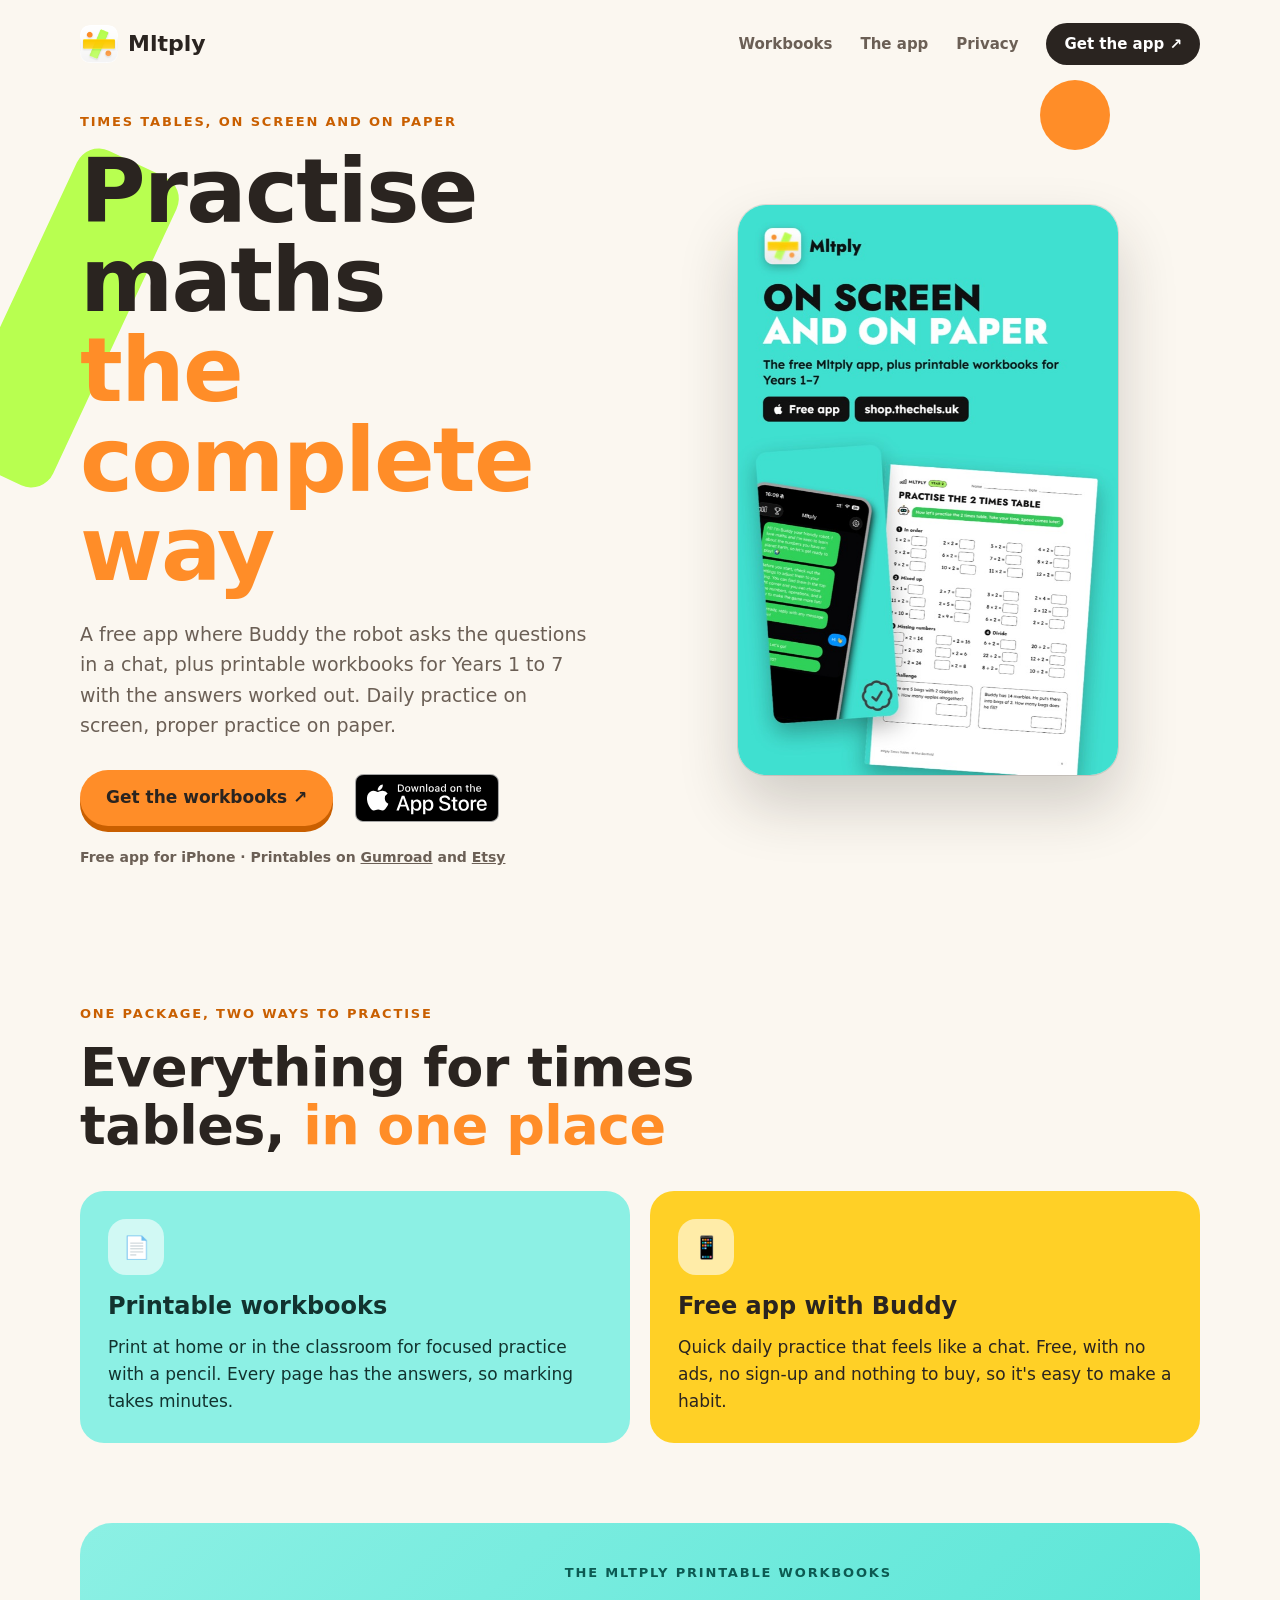
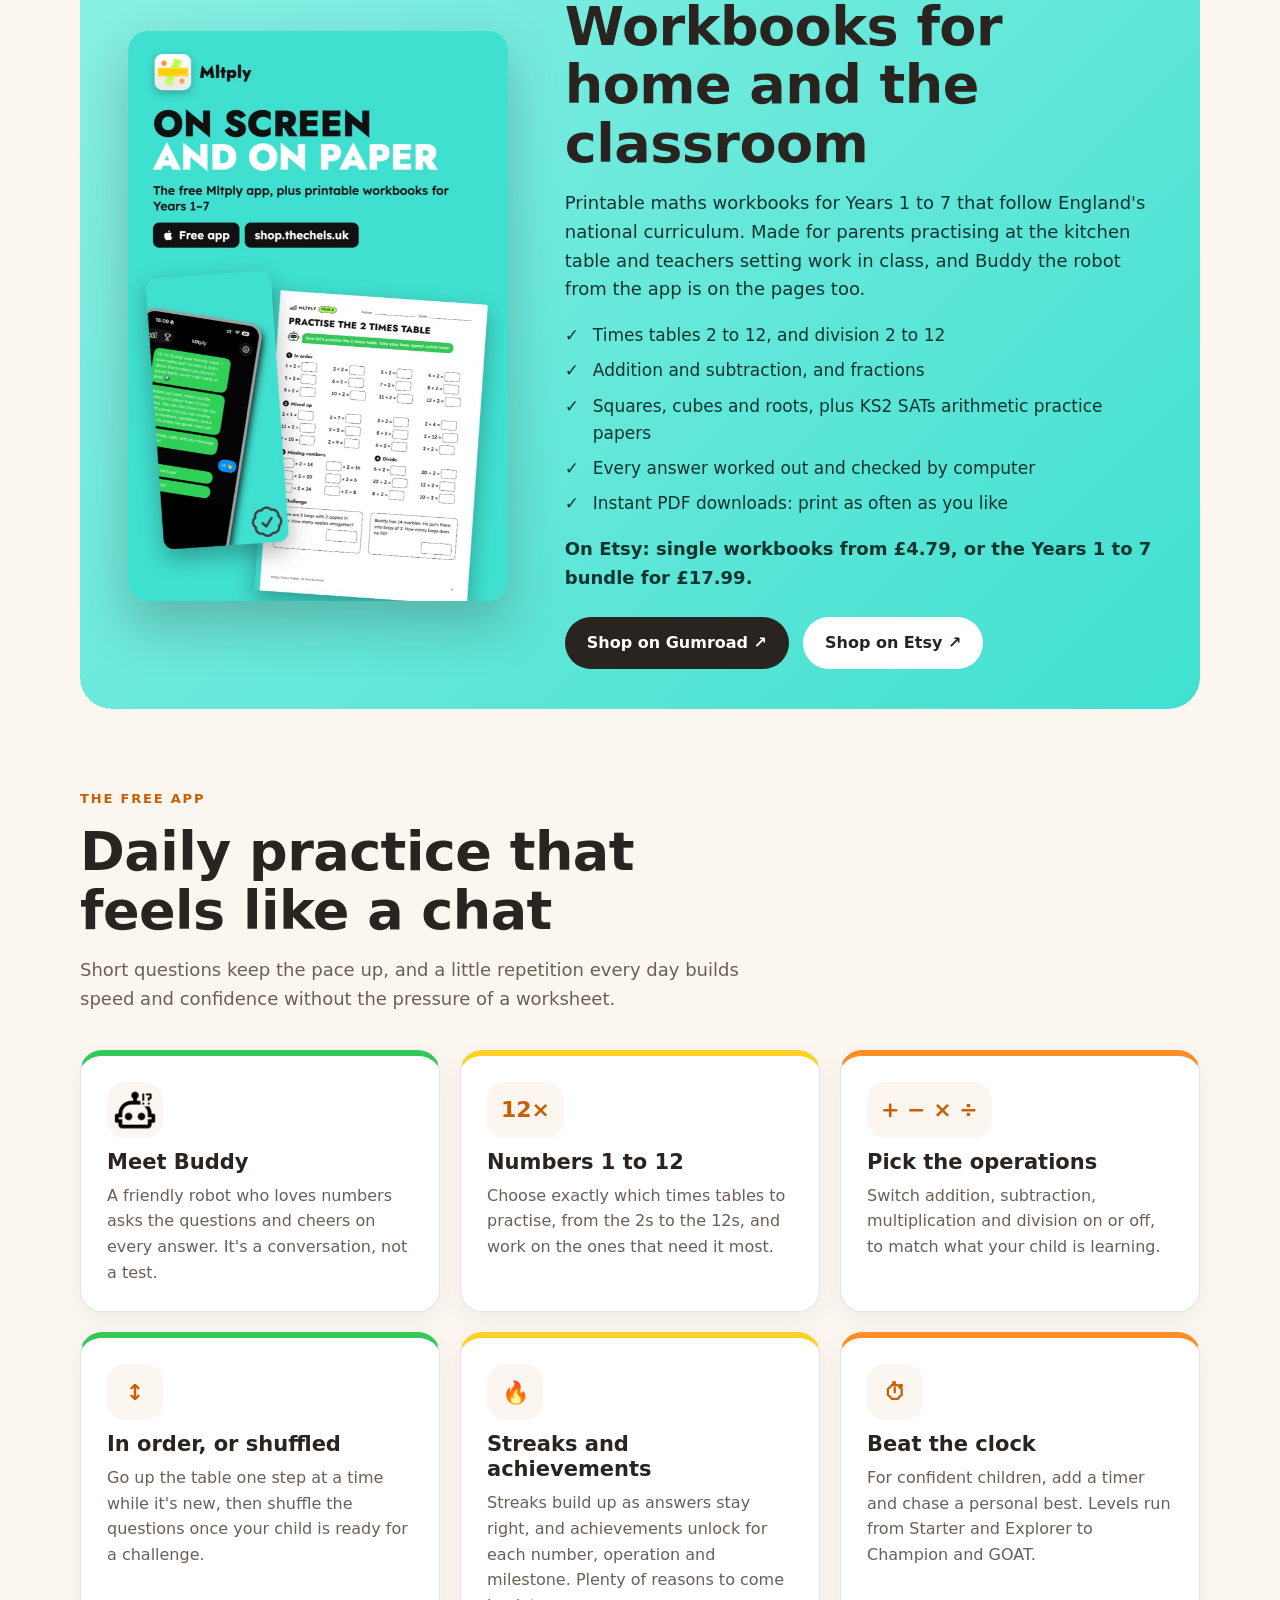
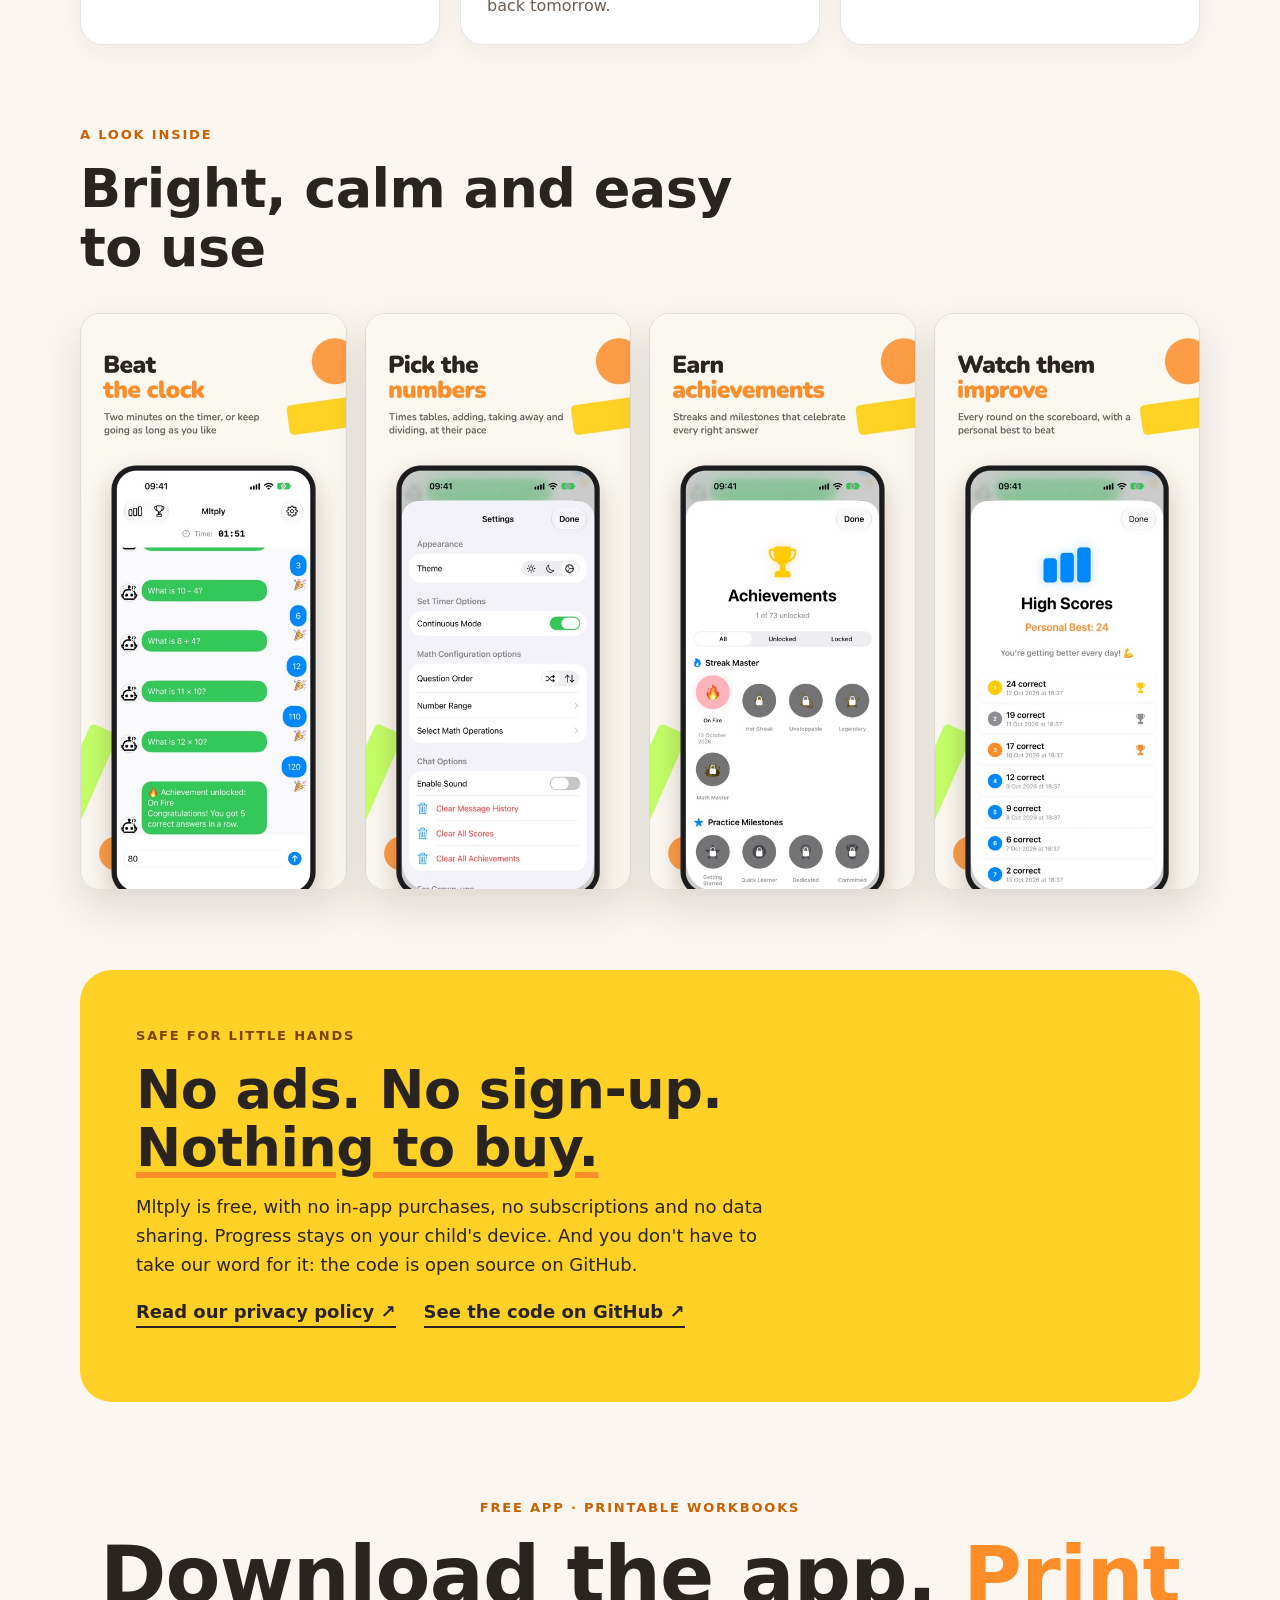
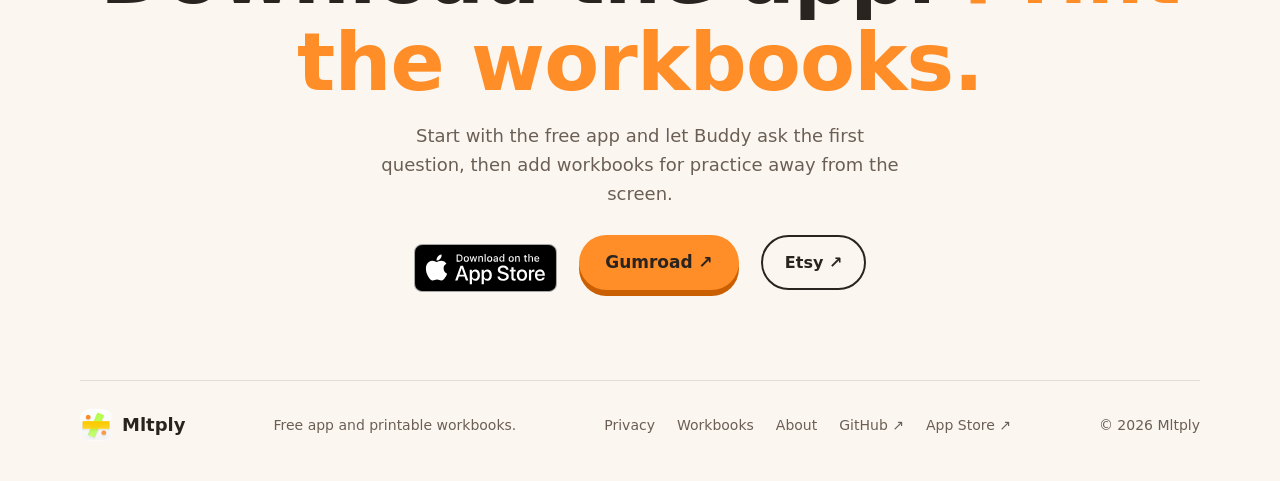
==== index.html @ fc7c358a "Correct starting price of single workbooks Co-Authored-By: Claude Opus 5.5 <noreply@anthropic.com>" ====
<!doctype html>
<html lang="en-GB">
  <head>
    <meta charset="utf-8">
    <meta name="viewport" content="width=device-width, initial-scale=1">
    <meta name="theme-color" content="#FBF7F0">
    <meta name="apple-itunes-app" content="app-id=6747147316">
    <meta name="color-scheme" content="light">
    <meta name="description" content="A complete times tables package: a free app for daily practice with Buddy the robot, plus printable maths workbooks for Years 1 to 7, with answers. No ads, no sign-up.">
    <link rel="canonical" href="https://mltply.thechels.uk/">
    <meta property="og:type" content="website">
    <meta property="og:site_name" content="Mltply">
    <meta property="og:url" content="https://mltply.thechels.uk/">
    <meta property="og:title" content="Mltply: Free maths app and printable workbooks">
    <meta property="og:description" content="The complete times tables package: a free app for daily practice with Buddy the robot, plus printable maths workbooks for Years 1 to 7, with answers.">
    <meta property="og:image" content="https://mltply.thechels.uk/images/og-image.png">
    <meta property="og:image:width" content="1200">
    <meta property="og:image:height" content="630">
    <meta property="og:image:alt" content="Mltply: free app and printable workbooks, shown with the app icon and a workbook page">
    <meta name="twitter:card" content="summary_large_image">
    <meta name="twitter:title" content="Mltply: Free maths app and printable workbooks">
    <meta name="twitter:description" content="A free app with Buddy the robot, plus printable maths workbooks for Years 1 to 7.">
    <meta name="twitter:image" content="https://mltply.thechels.uk/images/og-image.png">
    <meta name="twitter:image:alt" content="Mltply: free app and printable workbooks, shown with the app icon and a workbook page">
    <title>Mltply: Free maths app and printable workbooks</title>
    <link rel="icon" href="images/mltply-icon.png" type="image/png">
    <link rel="apple-touch-icon" href="images/mltply-icon.png">
    <link rel="stylesheet" href="styles.css">
    <script type="application/ld+json">
      {
        "@context": "https://schema.org",
        "@type": "MobileApplication",
        "name": "Mltply",
        "alternateName": "Mltply: Math Quiz for Kids",
        "operatingSystem": "iOS",
        "applicationCategory": "EducationalApplication",
        "audience": {
          "@type": "PeopleAudience",
          "suggestedMinAge": 5,
          "suggestedMaxAge": 12
        },
        "url": "https://mltply.thechels.uk/",
        "image": "https://mltply.thechels.uk/images/mltply-icon.png",
        "screenshot": "https://mltply.thechels.uk/images/01-chat.jpg",
        "downloadUrl": "https://apps.apple.com/gb/app/mltply-math-quiz-for-kids/id6747147316",
        "description": "A complete times tables package: a free app for daily practice with Buddy the robot, plus printable maths workbooks for Years 1 to 7, with answers. No ads, no sign-up.",
        "offers": {
          "@type": "Offer",
          "price": "0",
          "priceCurrency": "GBP",
          "description": "Free. No in-app purchases, no subscription, no ads."
        }
      }
    </script>
  </head>
  <body>
    <header class="site-header">
      <a class="brand" href="#top" aria-label="Mltply home">
        <img src="images/mltply-icon.png" alt="" width="38" height="38">
        <span>Mltply</span>
      </a>
      <nav class="header-links" aria-label="Main navigation">
        <a href="#paper">Workbooks</a>
        <a href="#how">The app</a>
        <a href="https://thechels.uk/app/privacy">Privacy</a>
        <a class="header-cta" href="https://apps.apple.com/gb/app/mltply-math-quiz-for-kids/id6747147316">Get the app <span aria-hidden="true">↗</span></a>
      </nav>
    </header>

    <main id="top">
      <section class="hero" aria-labelledby="hero-title">
        <div class="hero-copy">
          <p class="eyebrow">Times tables, on screen and on paper</p>
          <h1 id="hero-title"><span>Practise maths</span> <em>the complete way</em></h1>
          <p class="hero-description">
            A free app where Buddy the robot asks the questions in a chat, plus printable workbooks for Years 1 to 7
            with the answers worked out. Daily practice on screen, proper practice on paper.
          </p>
          <div class="hero-actions">
            <a class="button primary" href="https://shop.thechels.uk">Get the workbooks <span aria-hidden="true">↗</span></a>
            <a class="app-store-button" href="https://apps.apple.com/gb/app/mltply-math-quiz-for-kids/id6747147316">
              <img src="images/app-store-badge.svg" alt="Download on the App Store" width="120" height="40">
            </a>
          </div>
          <p class="hero-note">Free app for iPhone · Printables on <a href="https://shop.thechels.uk">Gumroad</a> and <a href="https://www.etsy.com/shop/thechelsuk">Etsy</a></p>
        </div>
        <figure class="hero-art">
          <img src="images/paper.jpg" alt="On screen and on paper: the free Mltply app beside a printable times tables workbook page for Years 1 to 7" width="666" height="1000" fetchpriority="high">
        </figure>
      </section>

      <section class="package section-wrap" id="package" aria-labelledby="package-title">
        <div class="section-intro">
          <p class="eyebrow">One package, two ways to practise</p>
          <h2 id="package-title">Everything for times tables, <em>in one place</em></h2>
        </div>
        <div class="two-up">
          <article class="half paper-half">
            <span class="badge">📄</span>
            <h3>Printable workbooks</h3>
            <p>Print at home or in the classroom for focused practice with a pencil. Every page has the answers, so marking takes minutes.</p>
          </article>
          <article class="half app-half">
            <span class="badge">📱</span>
            <h3>Free app with Buddy</h3>
            <p>Quick daily practice that feels like a chat. Free, with no ads, no sign-up and nothing to buy, so it's easy to make a habit.</p>
          </article>
        </div>
      </section>

      <section class="paper section-wrap" id="paper" aria-labelledby="paper-title">
        <div class="paper-inner">
          <figure class="paper-art">
            <img src="images/paper.jpg" alt="A printable Mltply times tables workbook page beside the app, for Years 1 to 7" width="666" height="1000" loading="lazy">
          </figure>
          <div class="paper-copy">
            <p class="eyebrow">The Mltply printable workbooks</p>
            <h2 id="paper-title">Workbooks for home and the classroom</h2>
            <p>Printable maths workbooks for Years 1 to 7 that follow England's national curriculum. Made for parents practising at the kitchen table and teachers setting work in class, and Buddy the robot from the app is on the pages too.</p>
            <ul class="tick-list">
              <li>Times tables 2 to 12, and division 2 to 12</li>
              <li>Addition and subtraction, and fractions</li>
              <li>Squares, cubes and roots, plus KS2 SATs arithmetic practice papers</li>
              <li>Every answer worked out and checked by computer</li>
              <li>Instant PDF downloads: print as often as you like</li>
            </ul>
            <p class="price-note">On Etsy: single workbooks from £4.79, or the Years 1 to 7 bundle for £17.99.</p>
            <div class="paper-links">
              <a class="button" href="https://shop.thechels.uk">Shop on Gumroad <span aria-hidden="true">↗</span></a>
              <a class="button alt" href="https://www.etsy.com/shop/thechelsuk">Shop on Etsy <span aria-hidden="true">↗</span></a>
            </div>
          </div>
        </div>
      </section>

      <section class="how section-wrap" id="how" aria-labelledby="how-title">
        <div class="section-intro">
          <p class="eyebrow">The free app</p>
          <h2 id="how-title">Daily practice that feels like a chat</h2>
          <p>Short questions keep the pace up, and a little repetition every day builds speed and confidence without the pressure of a worksheet.</p>
        </div>
        <div class="feature-grid">
          <article class="feature"><img class="buddy" src="images/buddy.png" alt="" width="56" height="56"><h3>Meet Buddy</h3><p>A friendly robot who loves numbers asks the questions and cheers on every answer. It's a conversation, not a test.</p></article>
          <article class="feature"><span class="badge">12×</span><h3>Numbers 1 to 12</h3><p>Choose exactly which times tables to practise, from the 2s to the 12s, and work on the ones that need it most.</p></article>
          <article class="feature"><span class="badge">+ − × ÷</span><h3>Pick the operations</h3><p>Switch addition, subtraction, multiplication and division on or off, to match what your child is learning.</p></article>
          <article class="feature"><span class="badge">↕</span><h3>In order, or shuffled</h3><p>Go up the table one step at a time while it's new, then shuffle the questions once your child is ready for a challenge.</p></article>
          <article class="feature"><span class="badge">🔥</span><h3>Streaks and achievements</h3><p>Streaks build up as answers stay right, and achievements unlock for each number, operation and milestone. Plenty of reasons to come back tomorrow.</p></article>
          <article class="feature"><span class="badge">⏱</span><h3>Beat the clock</h3><p>For confident children, add a timer and chase a personal best. Levels run from Starter and Explorer to Champion and GOAT.</p></article>
        </div>
      </section>

      <section class="screens section-wrap" aria-labelledby="screens-title">
        <div class="section-intro">
          <p class="eyebrow">A look inside</p>
          <h2 id="screens-title">Bright, calm and easy to use</h2>
        </div>
        <div class="shot-row">
          <figure class="shot"><img src="images/02-timed.jpg" alt="The timed round: how many questions can your child answer before the clock runs out" width="460" height="1000" loading="lazy"></figure>
          <figure class="shot"><img src="images/03-settings.jpg" alt="Settings: choose the numbers, the operations and the order of the questions" width="460" height="1000" loading="lazy"></figure>
          <figure class="shot"><img src="images/04-achievements.jpg" alt="Achievements: badges for streaks, number mastery and milestones" width="460" height="1000" loading="lazy"></figure>
          <figure class="shot"><img src="images/05-scoreboard.jpg" alt="The scoreboard: scores and streaks for each round" width="460" height="1000" loading="lazy"></figure>
        </div>
      </section>

            <section class="privacy-section section-wrap" aria-labelledby="privacy-title">
        <div class="privacy-inner">
          <p class="eyebrow">Safe for little hands</p>
          <h2 id="privacy-title">No ads. No sign-up. <em>Nothing to buy.</em></h2>
          <p>Mltply is free, with no in-app purchases, no subscriptions and no data sharing. Progress stays on your child's device. And you don't have to take our word for it: the code is open source on GitHub.</p>
          <p class="privacy-links">
            <a class="text-link" href="https://thechels.uk/app/privacy">Read our privacy policy <span aria-hidden="true">↗</span></a>
            <a class="text-link" href="https://github.com/thechelsuk/com.uk.thechels.mltply">See the code on GitHub <span aria-hidden="true">↗</span></a>
          </p>
        </div>
      </section>

      <section class="closing-cta" aria-labelledby="closing-title">
        <p class="eyebrow">Free app · Printable workbooks</p>
        <h2 id="closing-title">Download the app. <em>Print the workbooks.</em></h2>
        <p>Start with the free app and let Buddy ask the first question, then add workbooks for practice away from the screen.</p>
        <div class="hero-actions closing-actions">
          <a class="app-store-button" href="https://apps.apple.com/gb/app/mltply-math-quiz-for-kids/id6747147316">
            <img src="images/app-store-badge.svg" alt="Download on the App Store" width="120" height="40">
          </a>
          <a class="button primary" href="https://shop.thechels.uk">Gumroad ↗</a>
          <a class="button alt outline" href="https://www.etsy.com/shop/thechelsuk">Etsy ↗</a>
        </div>
      </section>
    </main>

    <footer class="site-footer">
      <a class="brand footer-brand" href="#top">
        <img src="images/mltply-icon.png" alt="" width="32" height="32">
        <span>Mltply</span>
      </a>
      <span class="footer-caption">Free app and printable workbooks.</span>
      <div class="footer-links">
        <a href="https://thechels.uk/app/privacy">Privacy</a>
        <a href="https://shop.thechels.uk">Workbooks</a>
        <a href="https://thechels.uk/projects/mltply">About</a>
        <a href="https://github.com/thechelsuk/com.uk.thechels.mltply">GitHub ↗</a>
        <a href="https://apps.apple.com/gb/app/mltply-math-quiz-for-kids/id6747147316">App Store ↗</a>
      </div>
      <span class="copyright">© 2026 Mltply</span>
    </footer>
  </body>
</html>
---- styles.css ----
:root{
  color-scheme:light;
  --cream:#FBF7F0;--ink:#2A2420;--muted:#6B5F55;--card:#fff;--line:rgba(42,36,32,.12);
  --orange:#FF8D28;--orange-dk:#C95F00;--yellow:#FFD026;--lime:#B8FF50;--green:#34C759;--blue:#0A84FF;
  --font:ui-rounded,"SF Pro Rounded","Nunito","Avenir Next",-apple-system,BlinkMacSystemFont,"Segoe UI",system-ui,sans-serif;
}
*{box-sizing:border-box}
html{scroll-behavior:smooth;background:var(--cream)}
body{margin:0;min-height:100vh;background:var(--cream);color:var(--ink);font-family:var(--font);font-size:17px;line-height:1.6;-webkit-font-smoothing:antialiased;overflow-x:hidden}
a{color:inherit;text-decoration:none}
img{max-width:100%;height:auto}
h1,h2,h3,p{margin-top:0}
h1,h2,h3{font-weight:800}
.site-header,.hero,.section-wrap,.closing-cta,.site-footer{width:min(1120px,calc(100% - 48px));margin-inline:auto}
.site-header{height:88px;display:flex;align-items:center;justify-content:space-between;gap:16px}
.brand{display:inline-flex;align-items:center;gap:10px;font-weight:800;font-size:22px}
.brand img{border-radius:9px;display:block}
.header-links{display:flex;align-items:center;gap:28px;font-size:15px;font-weight:700;color:var(--muted)}
.header-links a:hover,.footer-links a:hover,.text-link:hover{color:var(--orange-dk)}
.header-cta{padding:9px 18px;border-radius:999px;background:var(--ink);color:#fff}
.header-links .header-cta:hover{color:#fff;background:var(--orange-dk)}
.eyebrow{margin:0 0 14px;color:var(--orange-dk);font-size:13px;font-weight:800;letter-spacing:.14em;text-transform:uppercase}
.hero{position:relative;display:grid;grid-template-columns:1.15fr .85fr;align-items:center;gap:32px;padding:24px 0 56px}
.hero::before{content:"";position:absolute;width:110px;height:340px;border-radius:24px;background:var(--lime);transform:rotate(25deg);left:-70px;top:60px;z-index:0}
.hero::after{content:"";position:absolute;width:70px;height:70px;border-radius:50%;background:var(--orange);right:8%;top:-8px;z-index:0}
.hero-copy,.hero-art{position:relative;z-index:1}
.hero h1{font-size:clamp(46px,7vw,92px);line-height:1;margin-bottom:24px;letter-spacing:-.02em}
.hero h1 span{display:block}
.hero h1 em,h2 em{font-style:normal;color:var(--orange)}
.hero h1 em{display:block}
.hero-description{max-width:520px;font-size:19px;color:var(--muted)}
.hero-actions{display:flex;flex-wrap:wrap;align-items:center;gap:18px 22px;margin-top:30px}
.hero-note{margin:20px 0 0;color:var(--muted);font-size:14px;font-weight:600}
.hero-note a{text-decoration:underline}
.app-store-button{display:inline-block;border-radius:9px;transition:transform 160ms ease,box-shadow 160ms ease}
.app-store-button:hover{transform:translateY(-2px);box-shadow:0 8px 24px rgba(42,36,32,.25)}
.app-store-button:focus-visible,.button:focus-visible{outline:3px solid var(--orange);outline-offset:4px}
.app-store-button img{display:block;height:48px;width:auto}
.hero-art{margin:0;justify-self:center}
.hero-art img{display:block;width:min(100%,380px);border-radius:28px;box-shadow:0 30px 60px rgba(42,36,32,.2),0 0 0 1px var(--line)}
.section-wrap{padding:80px 0 0}
.section-intro{max-width:680px;margin-bottom:36px}
.section-intro p:last-child{color:var(--muted);font-size:18px}
h2{font-size:clamp(32px,5vw,54px);line-height:1.08;margin-bottom:16px;letter-spacing:-.01em}
.feature-grid{display:grid;grid-template-columns:repeat(3,1fr);gap:20px}
.feature{padding:26px;border-radius:22px;background:var(--card);border:1px solid var(--line);box-shadow:0 8px 24px rgba(42,36,32,.05)}
.feature:nth-child(3n+1){border-top:6px solid var(--green)}
.feature:nth-child(3n+2){border-top:6px solid var(--yellow)}
.feature:nth-child(3n){border-top:6px solid var(--orange)}
.feature h3{font-size:21px;margin:12px 0 8px;line-height:1.2}
.feature p{margin:0;color:var(--muted);font-size:16px}
.badge{display:inline-flex;align-items:center;justify-content:center;min-width:56px;height:56px;padding:0 14px;border-radius:18px;background:var(--cream);font-size:22px;font-weight:800;color:var(--orange-dk)}
.buddy{display:block;width:56px;height:56px;border-radius:18px;background:var(--cream);padding:6px}
.shot-row{display:grid;grid-template-columns:repeat(4,1fr);gap:18px}
.shot{margin:0}
.shot img{display:block;width:100%;border-radius:20px;border:1px solid var(--line);box-shadow:0 18px 40px rgba(42,36,32,.14)}
.paper-inner{display:grid;grid-template-columns:.8fr 1.2fr;align-items:center;gap:48px;padding:40px;border-radius:32px;background:#40E0D0;background:linear-gradient(135deg,#8CF0E4,#40E0D0);}
.paper-art{margin:0}
.paper-art img{display:block;width:100%;max-width:380px;margin-inline:auto;border-radius:20px;box-shadow:0 24px 50px rgba(42,36,32,.25)}
.paper-copy .eyebrow{color:#0C5A52}
.paper-copy p:not(.eyebrow){font-size:18px;color:#12332F}
.paper-links{display:flex;flex-wrap:wrap;gap:14px;margin-top:24px}
.button{display:inline-block;padding:13px 22px;border-radius:999px;background:var(--ink);color:#fff;font-weight:800;font-size:16px;transition:transform 160ms ease}
.button:hover{transform:translateY(-2px)}
.button.alt{background:#fff;color:var(--ink)}
.privacy-inner{padding:56px;border-radius:32px;background:var(--yellow)}
.privacy-inner>*{max-width:640px}
.privacy-inner h2 em{color:var(--ink);text-decoration:underline;text-decoration-color:var(--orange);text-decoration-thickness:6px;text-underline-offset:6px}
.privacy-inner p:not(.eyebrow){font-size:18px}
.privacy-inner .eyebrow{color:#7A4300}
.privacy-links{display:flex;flex-wrap:wrap;gap:12px 28px}
.text-link{display:inline-block;font-weight:800;border-bottom:2px solid var(--ink)}
.closing-cta{padding:96px 0 88px;text-align:center}
.closing-cta h2{font-size:clamp(40px,7vw,80px)}
.closing-cta p:not(.eyebrow){max-width:520px;margin-inline:auto;color:var(--muted);font-size:18px}
.closing-cta .app-store-button{margin-top:12px}
.site-footer{display:flex;flex-wrap:wrap;align-items:center;justify-content:space-between;gap:14px 28px;padding:28px 0 40px;border-top:1px solid var(--line);color:var(--muted);font-size:14px}
.footer-brand{font-size:18px;color:var(--ink)}
.footer-links{display:flex;flex-wrap:wrap;gap:8px 22px}
@media (max-width:960px){
  .hero{grid-template-columns:1fr}
  .hero-art{justify-self:start}
  .hero-art img{width:260px}
  .feature-grid{grid-template-columns:1fr 1fr}
  .shot-row{grid-template-columns:1fr 1fr}
  .paper-inner{grid-template-columns:1fr;padding:32px;gap:28px}
}
@media (max-width:640px){
  .site-header,.hero,.section-wrap,.closing-cta,.site-footer{width:calc(100% - 32px)}
  .header-links a:not(.header-cta){display:none}
  .brand{font-size:19px}
  .feature-grid{grid-template-columns:1fr}
  .privacy-inner{padding:32px 24px}
  .section-wrap{padding-top:60px}
  .hero::before{left:-90px}
  .hero::after{display:none}
  .site-footer{flex-direction:column;align-items:flex-start}
}
@media (prefers-reduced-motion:reduce){html{scroll-behavior:auto}.app-store-button,.button{transition:none}}
.button.primary{background:var(--orange);color:var(--ink);padding:14px 26px;font-size:17px;box-shadow:0 6px 0 var(--orange-dk)}
.button.primary:hover{transform:translateY(-2px)}
.button.outline{border:2px solid var(--ink);background:transparent}
.closing-actions{justify-content:center;margin-top:24px}
.two-up{display:grid;grid-template-columns:1fr 1fr;gap:20px}
.half{padding:28px;border-radius:24px}
.half h3{font-size:24px;margin:12px 0 8px}
.half p{margin:0;font-size:17px}
.paper-half{background:#8CF0E4;color:#12332F}
.app-half{background:var(--yellow)}
.half .badge{background:rgba(255,255,255,.6)}
.tick-list{list-style:none;padding:0;margin:0 0 18px;display:grid;gap:8px;color:#12332F;font-size:17px}
.tick-list li{padding-left:28px;position:relative}
.tick-list li::before{content:"✓";position:absolute;left:0;font-weight:800}
.price-note{font-weight:700}
@media (max-width:960px){.two-up{grid-template-columns:1fr}}
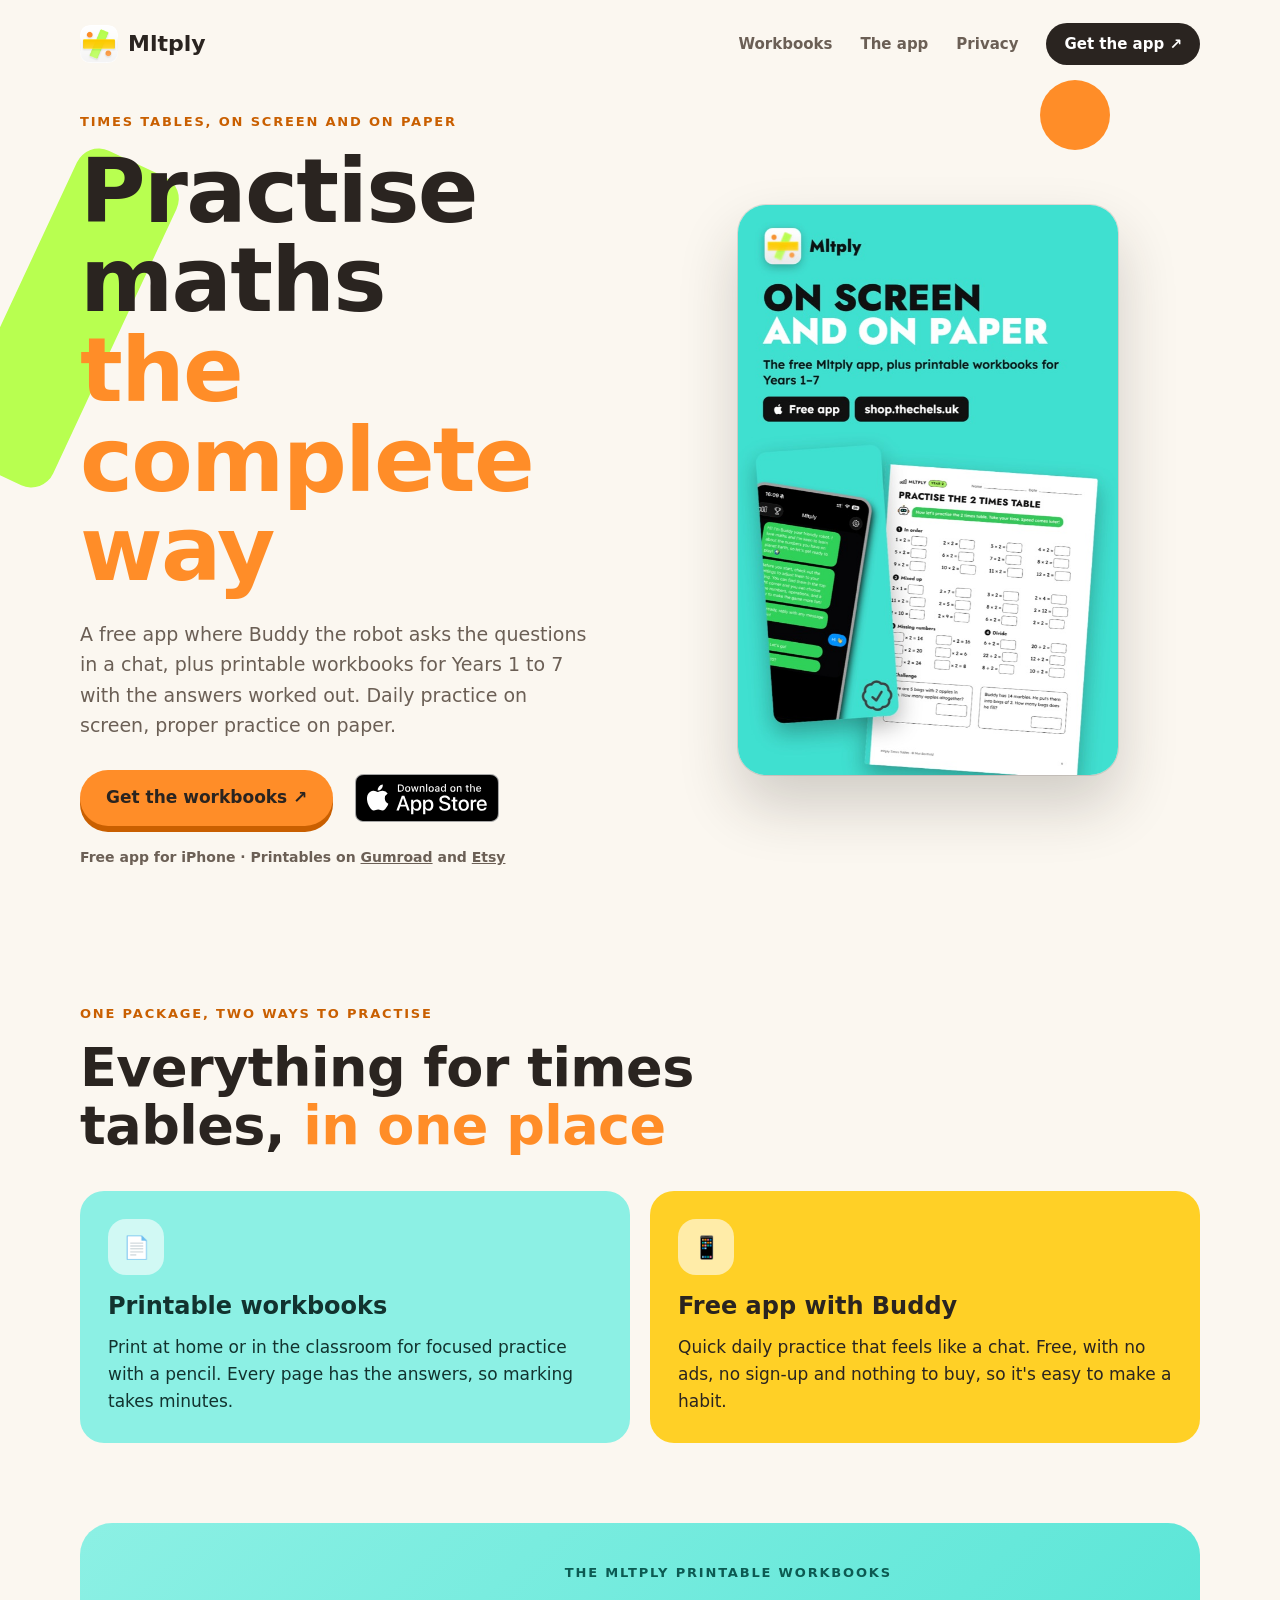
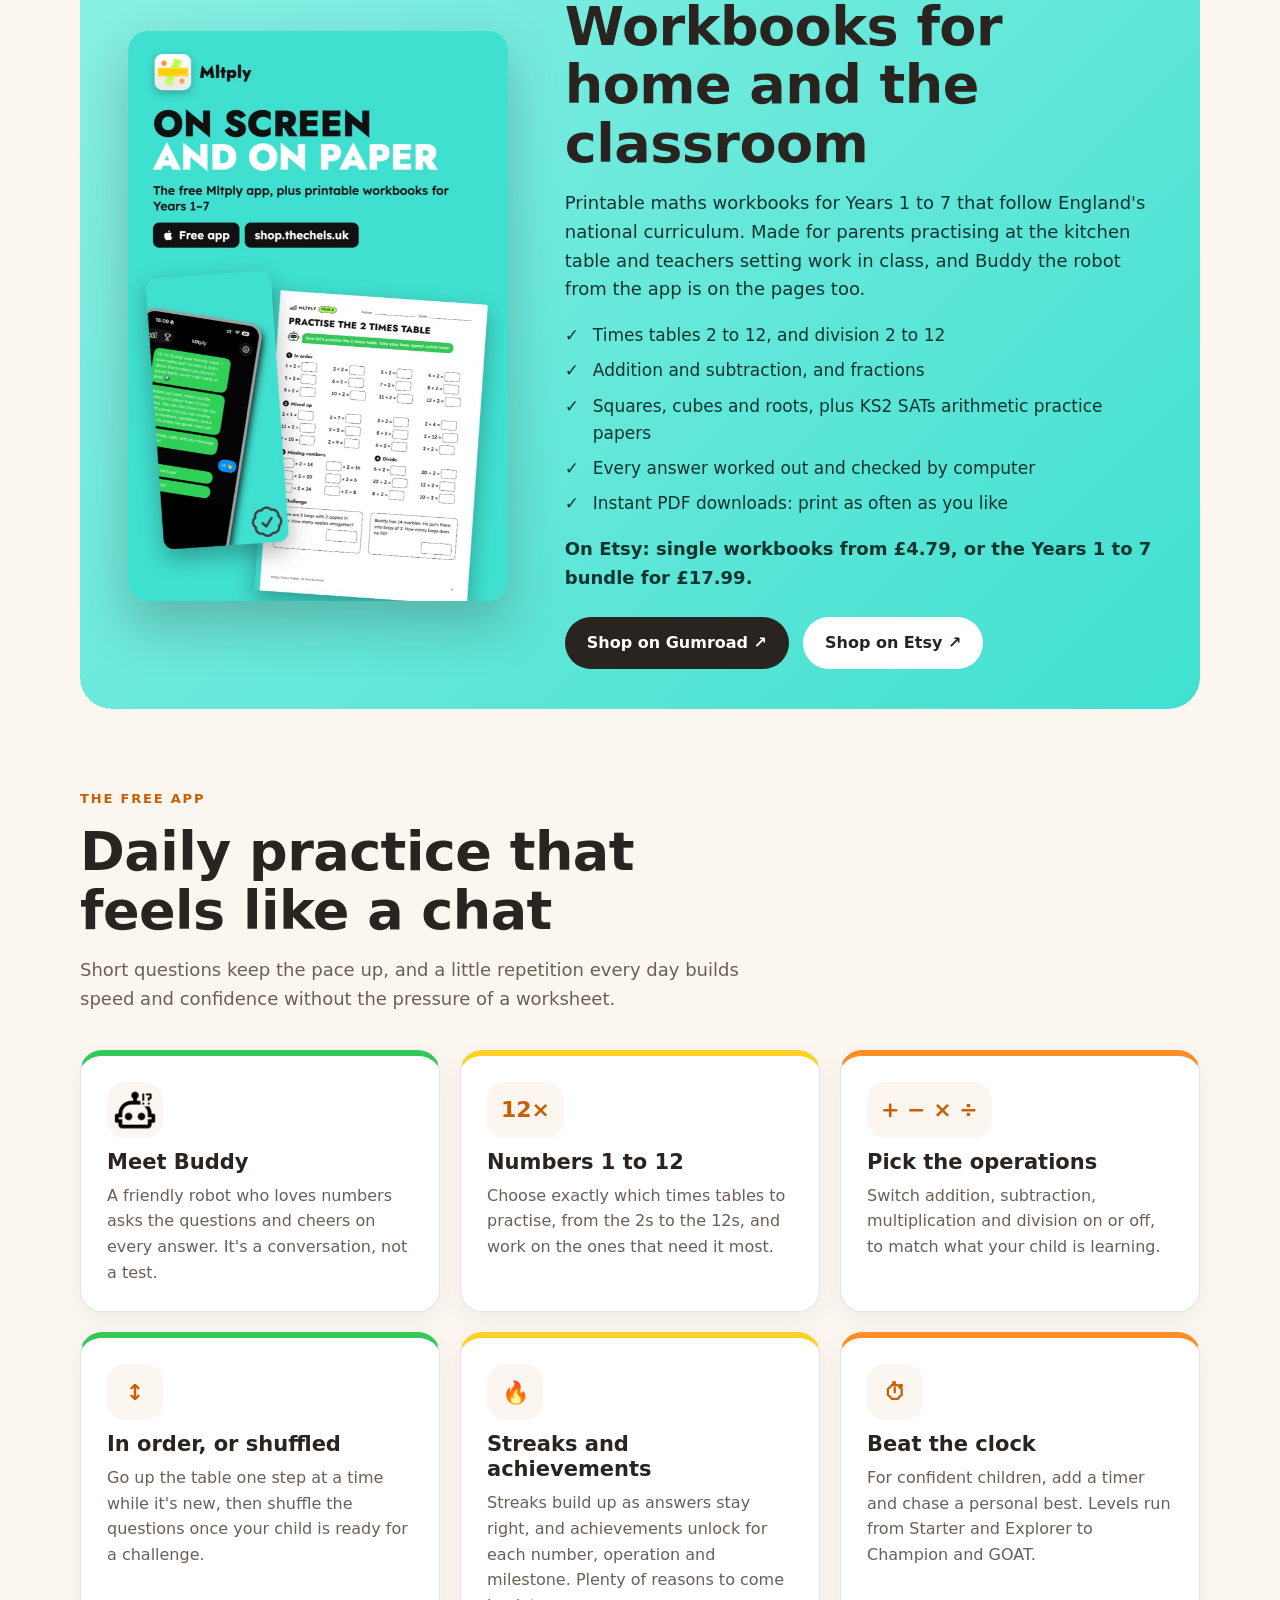
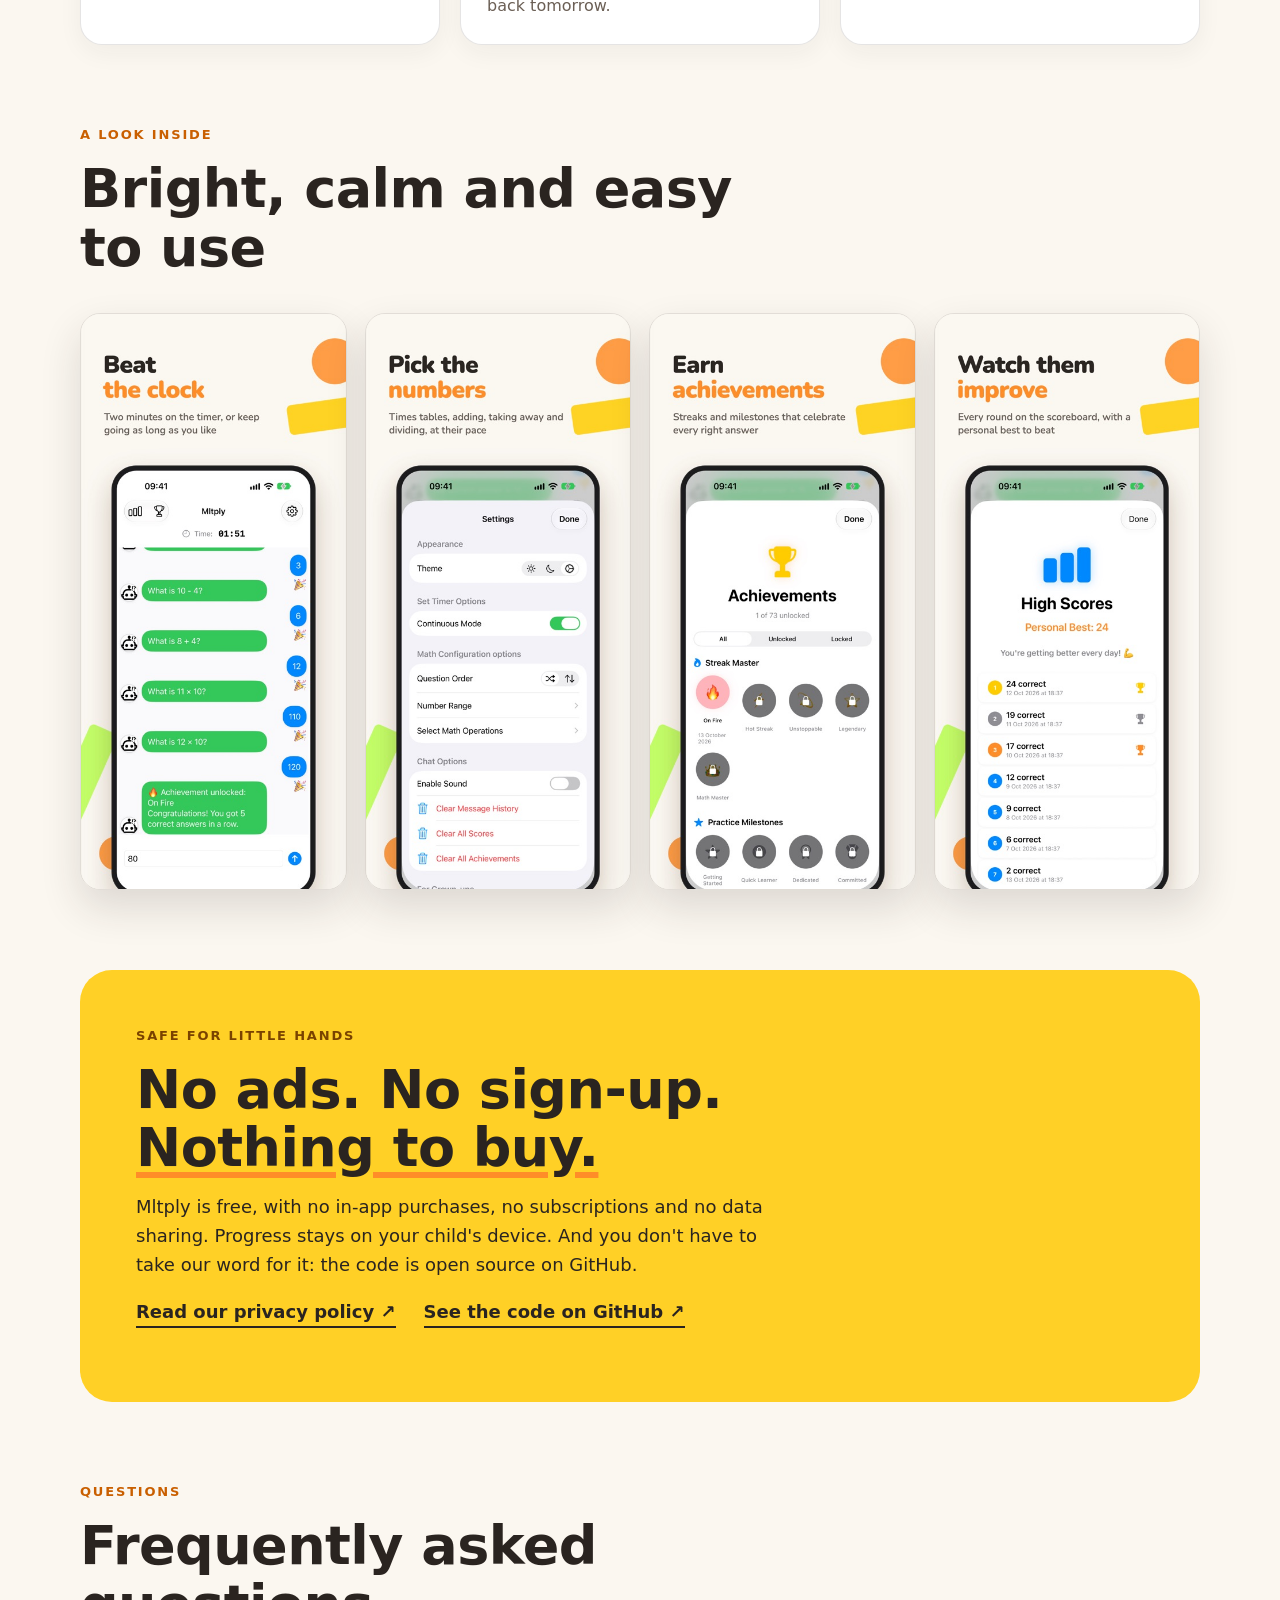
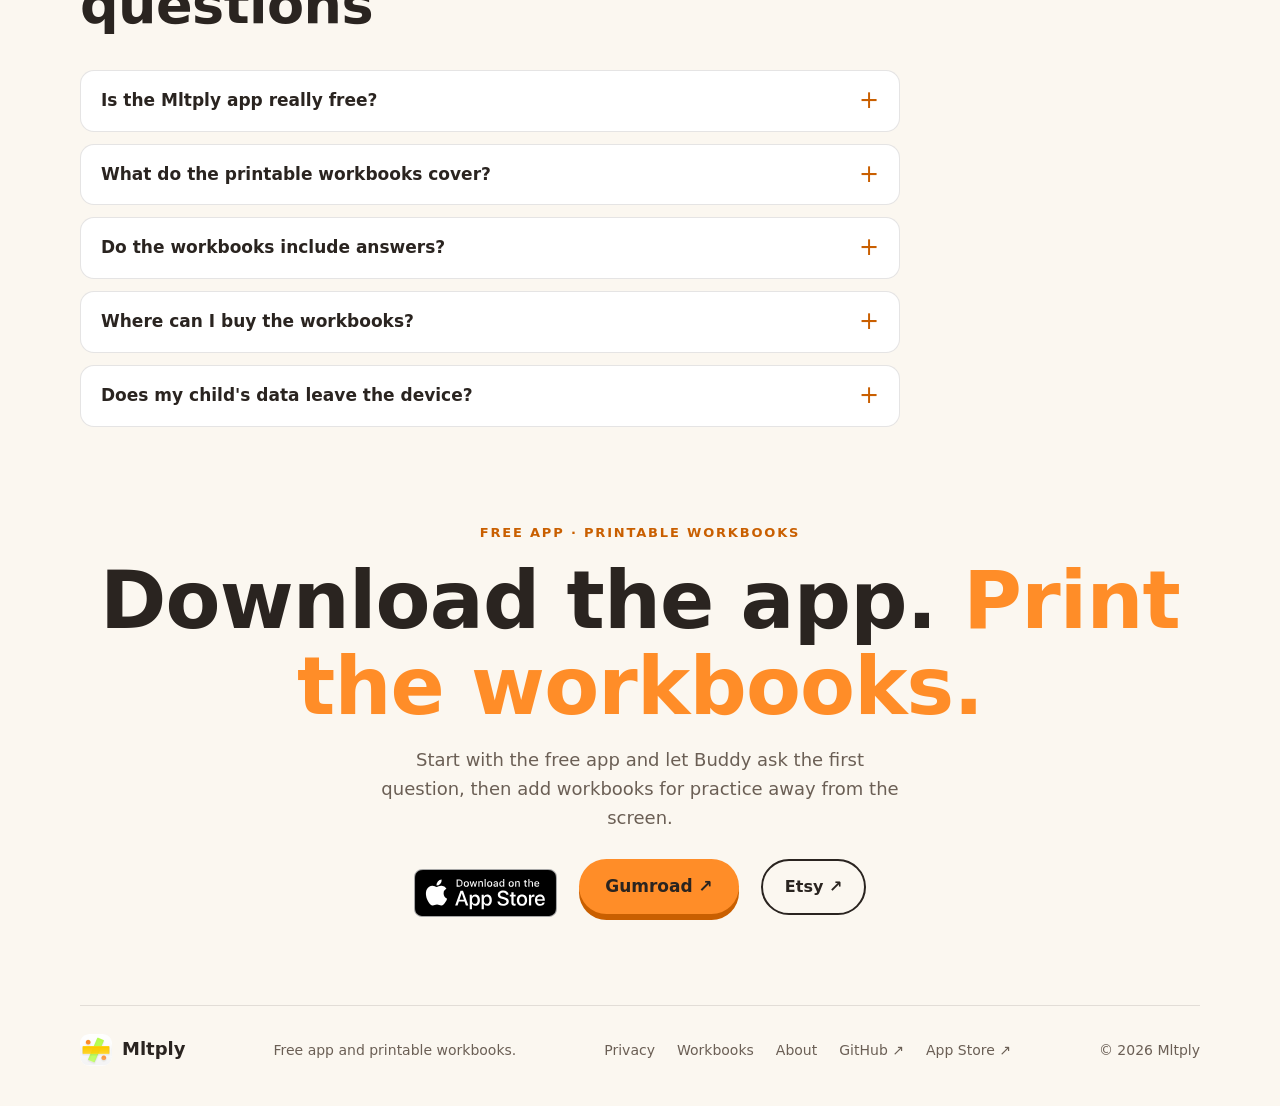
==== commit e1fbb94c: "SEO/GEO: llms.txt, FAQ section and FAQPage data, richer structured data, meta tags and sitemap lastm" ====
--- a/index.html
+++ b/index.html
@@ -6,10 +6,13 @@
     <meta name="theme-color" content="#FBF7F0">
     <meta name="apple-itunes-app" content="app-id=6747147316">
     <meta name="color-scheme" content="light">
-    <meta name="description" content="A complete times tables package: a free app for daily practice with Buddy the robot, plus printable maths workbooks for Years 1 to 7, with answers. No ads, no sign-up.">
+    <meta name="description" content="A complete times tables package: a free app for daily practice with Buddy the robot, plus printable maths workbooks for Years 1 to 7. No ads, no sign-up.">
+    <meta name="author" content="thechelsuk">
+    <meta name="robots" content="index, follow, max-image-preview:large, max-snippet:-1">
     <link rel="canonical" href="https://mltply.thechels.uk/">
     <meta property="og:type" content="website">
     <meta property="og:site_name" content="Mltply">
+    <meta property="og:locale" content="en_GB">
     <meta property="og:url" content="https://mltply.thechels.uk/">
     <meta property="og:title" content="Mltply: Free maths app and printable workbooks">
     <meta property="og:description" content="The complete times tables package: a free app for daily practice with Buddy the robot, plus printable maths workbooks for Years 1 to 7, with answers.">
@@ -29,27 +32,115 @@
     <script type="application/ld+json">
       {
         "@context": "https://schema.org",
-        "@type": "MobileApplication",
-        "name": "Mltply",
-        "alternateName": "Mltply: Math Quiz for Kids",
-        "operatingSystem": "iOS",
-        "applicationCategory": "EducationalApplication",
-        "audience": {
-          "@type": "PeopleAudience",
-          "suggestedMinAge": 5,
-          "suggestedMaxAge": 12
-        },
-        "url": "https://mltply.thechels.uk/",
-        "image": "https://mltply.thechels.uk/images/mltply-icon.png",
-        "screenshot": "https://mltply.thechels.uk/images/01-chat.jpg",
-        "downloadUrl": "https://apps.apple.com/gb/app/mltply-math-quiz-for-kids/id6747147316",
-        "description": "A complete times tables package: a free app for daily practice with Buddy the robot, plus printable maths workbooks for Years 1 to 7, with answers. No ads, no sign-up.",
-        "offers": {
-          "@type": "Offer",
-          "price": "0",
-          "priceCurrency": "GBP",
-          "description": "Free. No in-app purchases, no subscription, no ads."
-        }
+        "@graph": [
+          {
+            "@type": "Person",
+            "@id": "https://thechels.uk/#person",
+            "name": "Mat Benfield",
+            "alternateName": "thechelsuk",
+            "url": "https://thechels.uk/",
+            "sameAs": [
+              "https://links.thechels.uk/",
+              "https://github.com/thechelsuk",
+              "https://apps.apple.com/gb/developer/mat-benfield/id1818791310"
+            ]
+          },
+          {
+            "@type": "WebSite",
+            "@id": "https://mltply.thechels.uk/#website",
+            "url": "https://mltply.thechels.uk/",
+            "name": "Mltply",
+            "inLanguage": "en-GB",
+            "publisher": {
+              "@id": "https://thechels.uk/#person"
+            }
+          },
+          {
+            "@type": "MobileApplication",
+            "@id": "https://mltply.thechels.uk/#app",
+            "name": "Mltply",
+            "alternateName": "Mltply: Math Quiz for Kids",
+            "operatingSystem": "iOS",
+            "applicationCategory": "EducationalApplication",
+            "audience": {
+              "@type": "PeopleAudience",
+              "suggestedMinAge": 5,
+              "suggestedMaxAge": 12
+            },
+            "url": "https://mltply.thechels.uk/",
+            "image": "https://mltply.thechels.uk/images/mltply-icon.png",
+            "screenshot": "https://mltply.thechels.uk/images/01-chat.jpg",
+            "downloadUrl": "https://apps.apple.com/gb/app/mltply-math-quiz-for-kids/id6747147316",
+            "description": "A complete times tables package: a free app for daily practice with Buddy the robot, plus printable maths workbooks for Years 1 to 7, with answers. No ads, no sign-up.",
+            "offers": {
+              "@type": "Offer",
+              "price": "0",
+              "priceCurrency": "GBP",
+              "description": "Free. No in-app purchases, no subscription, no ads."
+            },
+            "inLanguage": "en-GB",
+            "featureList": [
+              "Chat-style practice with Buddy the robot",
+              "Times tables 1 to 12",
+              "Addition, subtraction, multiplication and division",
+              "In-order or shuffled questions",
+              "Streaks and achievements",
+              "Timed rounds from Starter to GOAT"
+            ],
+            "author": {
+              "@id": "https://thechels.uk/#person"
+            },
+            "publisher": {
+              "@id": "https://thechels.uk/#person"
+            }
+          },
+          {
+            "@type": "FAQPage",
+            "@id": "https://mltply.thechels.uk/#faq",
+            "mainEntity": [
+              {
+                "@type": "Question",
+                "name": "Is the Mltply app really free?",
+                "acceptedAnswer": {
+                  "@type": "Answer",
+                  "text": "Yes. There are no ads, no in-app purchases, no subscriptions and no sign-up. The code is open source on GitHub."
+                }
+              },
+              {
+                "@type": "Question",
+                "name": "What do the printable workbooks cover?",
+                "acceptedAnswer": {
+                  "@type": "Answer",
+                  "text": "Times tables 2 to 12 and division, addition and subtraction, fractions, squares, cubes and roots, and KS2 SATs arithmetic practice papers, for Years 1 to 7 following England's national curriculum."
+                }
+              },
+              {
+                "@type": "Question",
+                "name": "Do the workbooks include answers?",
+                "acceptedAnswer": {
+                  "@type": "Answer",
+                  "text": "Yes. Every answer is worked out and checked by computer, so marking takes minutes."
+                }
+              },
+              {
+                "@type": "Question",
+                "name": "Where can I buy the workbooks?",
+                "acceptedAnswer": {
+                  "@type": "Answer",
+                  "text": "As instant PDF downloads on Gumroad and Etsy. On Etsy, single workbooks start from £4.79 and the Years 1 to 7 bundle is £17.99."
+                }
+              },
+              {
+                "@type": "Question",
+                "name": "Does my child's data leave the device?",
+                "acceptedAnswer": {
+                  "@type": "Answer",
+                  "text": "No. Progress stays on your child's device and nothing is shared."
+                }
+              }
+            ]
+          }
+        ]
       }
     </script>
   </head>
@@ -174,6 +265,35 @@
         </div>
       </section>
 
+      <section class="faq section-wrap" id="faq" aria-labelledby="faq-title">
+        <div class="section-intro">
+          <p class="eyebrow">Questions</p>
+          <h2 id="faq-title">Frequently asked questions</h2>
+        </div>
+        <div class="faq-list">
+          <details class="faq-item">
+            <summary>Is the Mltply app really free?</summary>
+            <p>Yes. There are no ads, no in-app purchases, no subscriptions and no sign-up. The code is open source on GitHub.</p>
+          </details>
+          <details class="faq-item">
+            <summary>What do the printable workbooks cover?</summary>
+            <p>Times tables 2 to 12 and division, addition and subtraction, fractions, squares, cubes and roots, and KS2 SATs arithmetic practice papers, for Years 1 to 7 following England&#x27;s national curriculum.</p>
+          </details>
+          <details class="faq-item">
+            <summary>Do the workbooks include answers?</summary>
+            <p>Yes. Every answer is worked out and checked by computer, so marking takes minutes.</p>
+          </details>
+          <details class="faq-item">
+            <summary>Where can I buy the workbooks?</summary>
+            <p>As instant PDF downloads on Gumroad and Etsy. On Etsy, single workbooks start from £4.79 and the Years 1 to 7 bundle is £17.99.</p>
+          </details>
+          <details class="faq-item">
+            <summary>Does my child&#x27;s data leave the device?</summary>
+            <p>No. Progress stays on your child&#x27;s device and nothing is shared.</p>
+          </details>
+        </div>
+      </section>
+
       <section class="closing-cta" aria-labelledby="closing-title">
         <p class="eyebrow">Free app · Printable workbooks</p>
         <h2 id="closing-title">Download the app. <em>Print the workbooks.</em></h2>
--- a/styles.css
+++ b/styles.css
@@ -113,3 +113,65 @@
 .tick-list li::before{content:"✓";position:absolute;left:0;font-weight:800}
 .price-note{font-weight:700}
 @media (max-width:960px){.two-up{grid-template-columns:1fr}}
+
+/* FAQ */
+.faq {
+  --faq-line: var(--line);
+  --faq-muted: var(--muted);
+  --faq-accent: var(--orange-dk);
+  --faq-card: var(--card);
+}
+
+.faq-list {
+  display: grid;
+  gap: 12px;
+  max-width: 820px;
+}
+
+.faq-item {
+  border: 1px solid var(--faq-line);
+  border-radius: 14px;
+  background: var(--faq-card);
+}
+
+.faq-item summary {
+  position: relative;
+  padding: 18px 52px 18px 20px;
+  font-size: 17px;
+  font-weight: 700;
+  line-height: 1.4;
+  cursor: pointer;
+  list-style: none;
+}
+
+.faq-item summary::-webkit-details-marker {
+  display: none;
+}
+
+.faq-item summary::after {
+  content: "+";
+  position: absolute;
+  top: 50%;
+  right: 20px;
+  transform: translateY(-50%);
+  color: var(--faq-accent);
+  font-size: 24px;
+  font-weight: 400;
+}
+
+.faq-item[open] summary::after {
+  content: "\2212";
+}
+
+.faq-item summary:focus-visible {
+  outline: 2px solid var(--faq-accent);
+  outline-offset: 2px;
+  border-radius: 14px;
+}
+
+.faq-item p {
+  margin: 0;
+  padding: 0 20px 18px;
+  color: var(--faq-muted);
+  line-height: 1.6;
+}
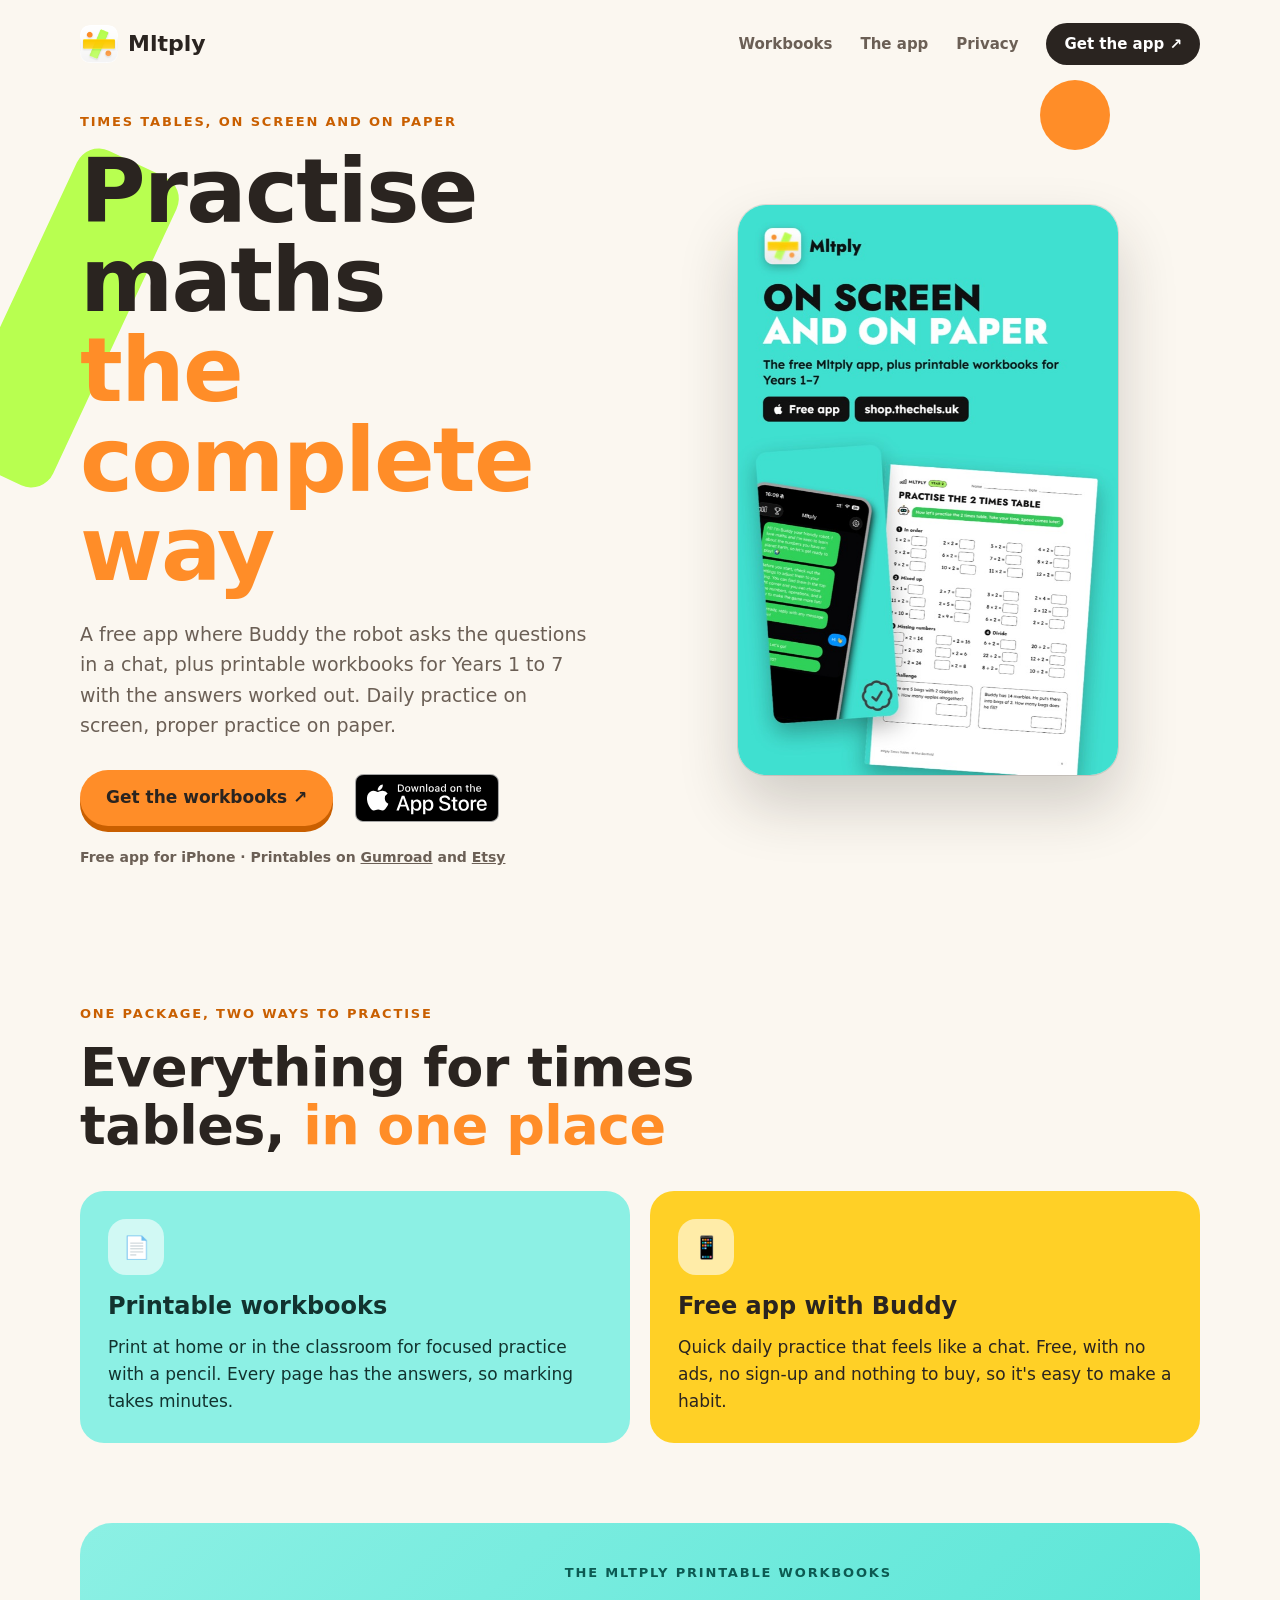
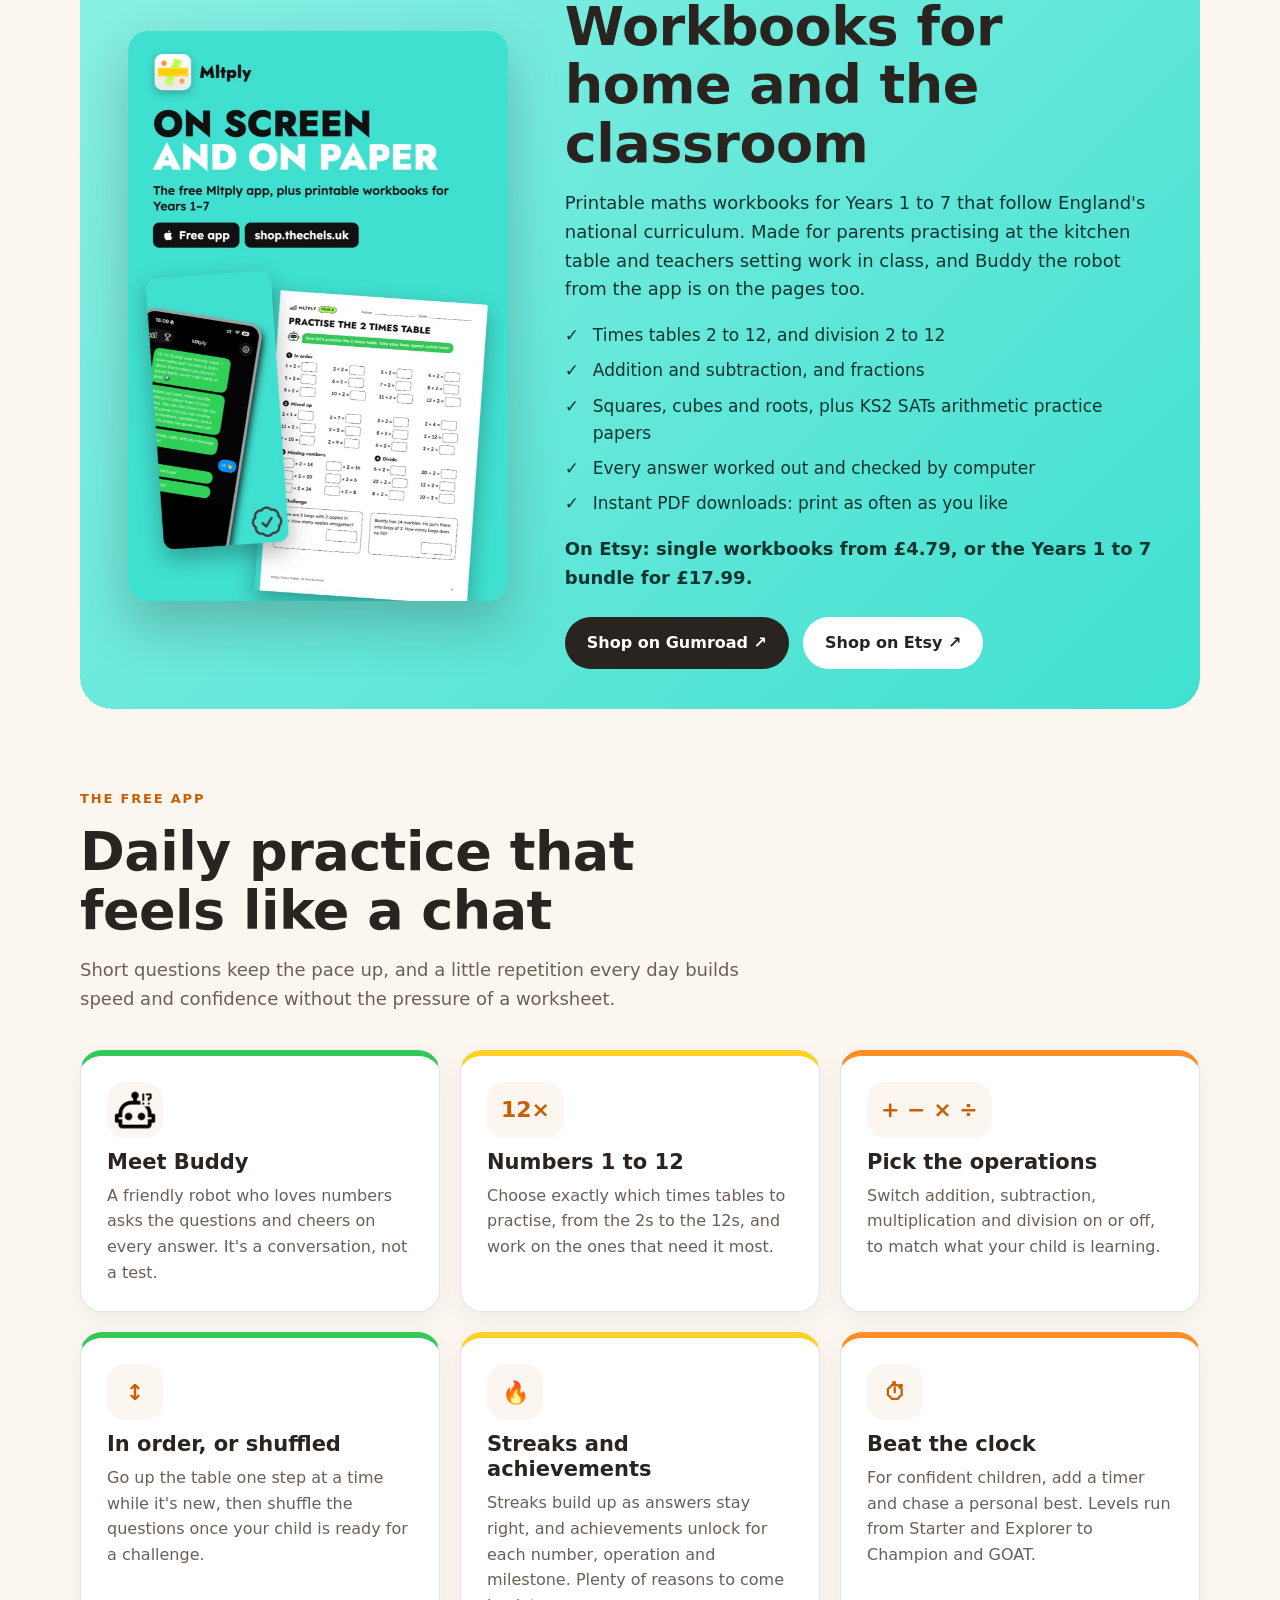
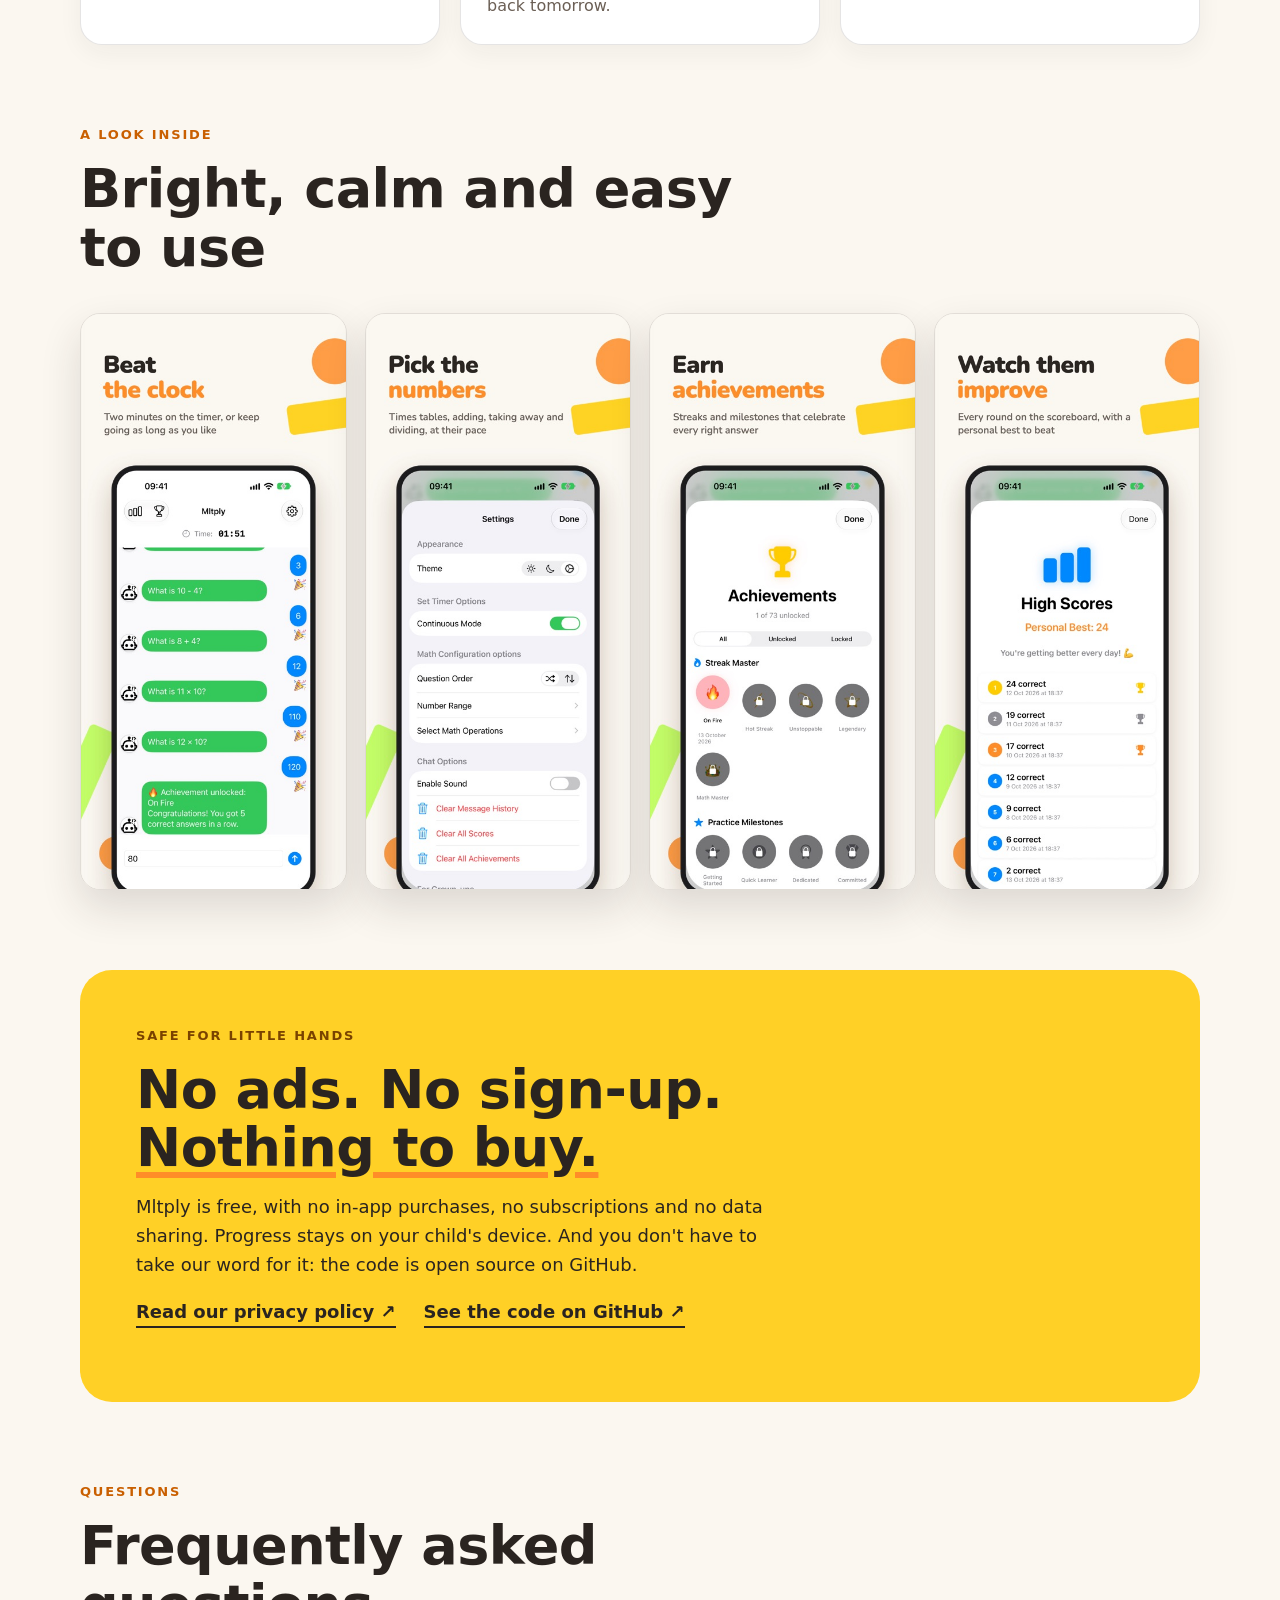
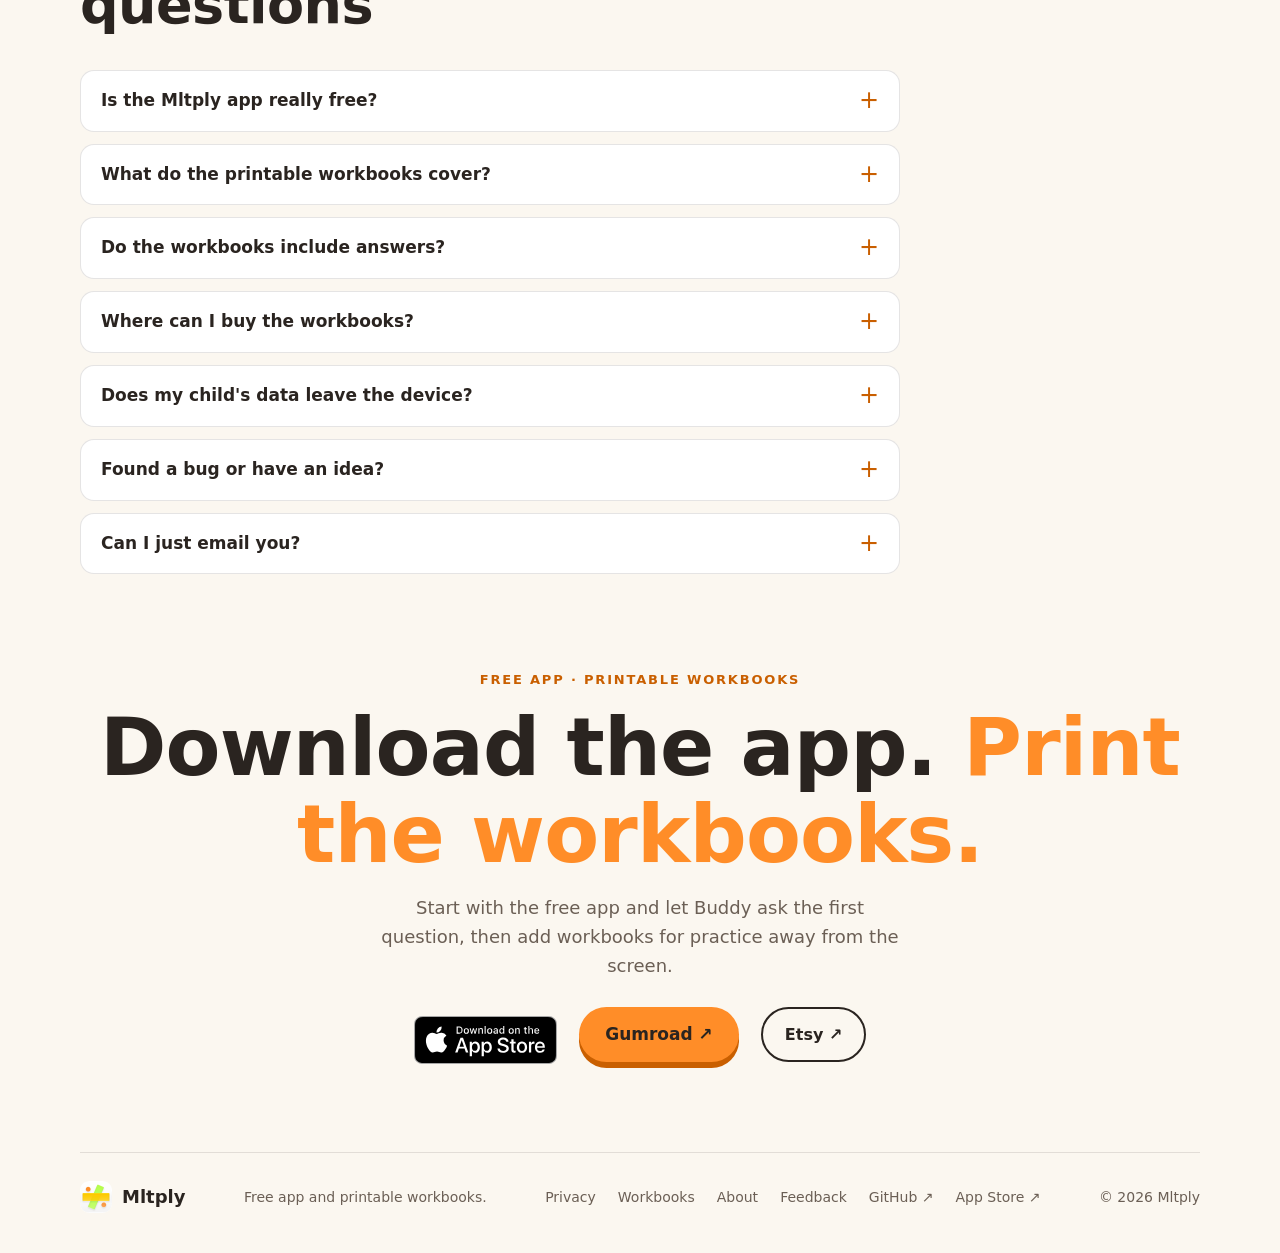
==== commit 21bfc995: "feat: Feedback footer link and two feedback questions in the FAQ" ====
--- a/index.html
+++ b/index.html
@@ -1,12 +1,14 @@
 <!doctype html>
 <html lang="en-GB">
+
   <head>
     <meta charset="utf-8">
     <meta name="viewport" content="width=device-width, initial-scale=1">
     <meta name="theme-color" content="#FBF7F0">
     <meta name="apple-itunes-app" content="app-id=6747147316">
     <meta name="color-scheme" content="light">
-    <meta name="description" content="A complete times tables package: a free app for daily practice with Buddy the robot, plus printable maths workbooks for Years 1 to 7. No ads, no sign-up.">
+    <meta name="description"
+      content="A complete times tables package: a free app for daily practice with Buddy the robot, plus printable maths workbooks for Years 1 to 7. No ads, no sign-up.">
     <meta name="author" content="thechelsuk">
     <meta name="robots" content="index, follow, max-image-preview:large, max-snippet:-1">
     <link rel="canonical" href="https://mltply.thechels.uk/">
@@ -15,20 +17,27 @@
     <meta property="og:locale" content="en_GB">
     <meta property="og:url" content="https://mltply.thechels.uk/">
     <meta property="og:title" content="Mltply: Free maths app and printable workbooks">
-    <meta property="og:description" content="The complete times tables package: a free app for daily practice with Buddy the robot, plus printable maths workbooks for Years 1 to 7, with answers.">
+    <meta property="og:description"
+      content="The complete times tables package: a free app for daily practice with Buddy the robot, plus printable maths workbooks for Years 1 to 7, with answers.">
     <meta property="og:image" content="https://mltply.thechels.uk/images/og-image.png">
     <meta property="og:image:width" content="1200">
     <meta property="og:image:height" content="630">
-    <meta property="og:image:alt" content="Mltply: free app and printable workbooks, shown with the app icon and a workbook page">
+    <meta property="og:image:alt"
+      content="Mltply: free app and printable workbooks, shown with the app icon and a workbook page">
     <meta name="twitter:card" content="summary_large_image">
     <meta name="twitter:title" content="Mltply: Free maths app and printable workbooks">
-    <meta name="twitter:description" content="A free app with Buddy the robot, plus printable maths workbooks for Years 1 to 7.">
+    <meta name="twitter:description"
+      content="A free app with Buddy the robot, plus printable maths workbooks for Years 1 to 7.">
     <meta name="twitter:image" content="https://mltply.thechels.uk/images/og-image.png">
-    <meta name="twitter:image:alt" content="Mltply: free app and printable workbooks, shown with the app icon and a workbook page">
+    <meta name="twitter:image:alt"
+      content="Mltply: free app and printable workbooks, shown with the app icon and a workbook page">
     <title>Mltply: Free maths app and printable workbooks</title>
+    <link rel="icon" href="/favicon.ico" sizes="16x16 32x32 48x48">
     <link rel="icon" href="images/mltply-icon.png" type="image/png">
     <link rel="apple-touch-icon" href="images/mltply-icon.png">
+    <script src="https://analytics.ahrefs.com/analytics.js" data-key="i9FSFAekQuon/3aaoIMCZg" async></script>
     <link rel="stylesheet" href="styles.css">
+
     <script type="application/ld+json">
       {
         "@context": "https://schema.org",
@@ -137,13 +146,31 @@
                   "@type": "Answer",
                   "text": "No. Progress stays on your child's device and nothing is shared."
                 }
+              },
+              {
+                "@type": "Question",
+                "name": "Found a bug or have an idea?",
+                "acceptedAnswer": {
+                  "@type": "Answer",
+                  "text": "Tell me on GitHub: raise an issue at https://github.com/thechelsuk/uk.thechels.mltply/issues/new/choose and choose the form for a bug, a feature request, a question or general feedback. You'll need a free GitHub account."
+                }
+              },
+              {
+                "@type": "Question",
+                "name": "Can I just email you?",
+                "acceptedAnswer": {
+                  "@type": "Answer",
+                  "text": "Yes. Email feedback@thechels.uk with Mltply in the subject."
+                }
               }
             ]
           }
         ]
       }
     </script>
+    <link rel="webmention" href="https://webmention.io/thechels.uk/webmention" />
   </head>
+
   <body>
     <header class="site-header">
       <a class="brand" href="#top" aria-label="Mltply home">
@@ -154,7 +181,8 @@
         <a href="#paper">Workbooks</a>
         <a href="#how">The app</a>
         <a href="https://thechels.uk/app/privacy">Privacy</a>
-        <a class="header-cta" href="https://apps.apple.com/gb/app/mltply-math-quiz-for-kids/id6747147316">Get the app <span aria-hidden="true">↗</span></a>
+        <a class="header-cta" href="https://apps.apple.com/gb/app/mltply-math-quiz-for-kids/id6747147316">Get the app
+          <span aria-hidden="true">↗</span></a>
       </nav>
     </header>
 
@@ -168,15 +196,19 @@
             with the answers worked out. Daily practice on screen, proper practice on paper.
           </p>
           <div class="hero-actions">
-            <a class="button primary" href="https://shop.thechels.uk">Get the workbooks <span aria-hidden="true">↗</span></a>
+            <a class="button primary" href="https://shop.thechels.uk">Get the workbooks <span
+                aria-hidden="true">↗</span></a>
             <a class="app-store-button" href="https://apps.apple.com/gb/app/mltply-math-quiz-for-kids/id6747147316">
               <img src="images/app-store-badge.svg" alt="Download on the App Store" width="120" height="40">
             </a>
           </div>
-          <p class="hero-note">Free app for iPhone · Printables on <a href="https://shop.thechels.uk">Gumroad</a> and <a href="https://www.etsy.com/shop/thechelsuk">Etsy</a></p>
+          <p class="hero-note">Free app for iPhone · Printables on <a href="https://shop.thechels.uk">Gumroad</a> and <a
+              href="https://www.etsy.com/shop/thechelsuk">Etsy</a></p>
         </div>
         <figure class="hero-art">
-          <img src="images/paper.jpg" alt="On screen and on paper: the free Mltply app beside a printable times tables workbook page for Years 1 to 7" width="666" height="1000" fetchpriority="high">
+          <img src="images/paper.jpg"
+            alt="On screen and on paper: the free Mltply app beside a printable times tables workbook page for Years 1 to 7"
+            width="666" height="1000" fetchpriority="high">
         </figure>
       </section>
 
@@ -189,12 +221,14 @@
           <article class="half paper-half">
             <span class="badge">📄</span>
             <h3>Printable workbooks</h3>
-            <p>Print at home or in the classroom for focused practice with a pencil. Every page has the answers, so marking takes minutes.</p>
+            <p>Print at home or in the classroom for focused practice with a pencil. Every page has the answers, so
+              marking takes minutes.</p>
           </article>
           <article class="half app-half">
             <span class="badge">📱</span>
             <h3>Free app with Buddy</h3>
-            <p>Quick daily practice that feels like a chat. Free, with no ads, no sign-up and nothing to buy, so it's easy to make a habit.</p>
+            <p>Quick daily practice that feels like a chat. Free, with no ads, no sign-up and nothing to buy, so it's
+              easy to make a habit.</p>
           </article>
         </div>
       </section>
@@ -202,12 +236,16 @@
       <section class="paper section-wrap" id="paper" aria-labelledby="paper-title">
         <div class="paper-inner">
           <figure class="paper-art">
-            <img src="images/paper.jpg" alt="A printable Mltply times tables workbook page beside the app, for Years 1 to 7" width="666" height="1000" loading="lazy">
+            <img src="images/paper.jpg"
+              alt="A printable Mltply times tables workbook page beside the app, for Years 1 to 7" width="666"
+              height="1000" loading="lazy">
           </figure>
           <div class="paper-copy">
             <p class="eyebrow">The Mltply printable workbooks</p>
             <h2 id="paper-title">Workbooks for home and the classroom</h2>
-            <p>Printable maths workbooks for Years 1 to 7 that follow England's national curriculum. Made for parents practising at the kitchen table and teachers setting work in class, and Buddy the robot from the app is on the pages too.</p>
+            <p>Printable maths workbooks for Years 1 to 7 that follow England's national curriculum. Made for parents
+              practising at the kitchen table and teachers setting work in class, and Buddy the robot from the app is on
+              the pages too.</p>
             <ul class="tick-list">
               <li>Times tables 2 to 12, and division 2 to 12</li>
               <li>Addition and subtraction, and fractions</li>
@@ -218,7 +256,8 @@
             <p class="price-note">On Etsy: single workbooks from £4.79, or the Years 1 to 7 bundle for £17.99.</p>
             <div class="paper-links">
               <a class="button" href="https://shop.thechels.uk">Shop on Gumroad <span aria-hidden="true">↗</span></a>
-              <a class="button alt" href="https://www.etsy.com/shop/thechelsuk">Shop on Etsy <span aria-hidden="true">↗</span></a>
+              <a class="button alt" href="https://www.etsy.com/shop/thechelsuk">Shop on Etsy <span
+                  aria-hidden="true">↗</span></a>
             </div>
           </div>
         </div>
@@ -228,15 +267,40 @@
         <div class="section-intro">
           <p class="eyebrow">The free app</p>
           <h2 id="how-title">Daily practice that feels like a chat</h2>
-          <p>Short questions keep the pace up, and a little repetition every day builds speed and confidence without the pressure of a worksheet.</p>
+          <p>Short questions keep the pace up, and a little repetition every day builds speed and confidence without the
+            pressure of a worksheet.</p>
         </div>
         <div class="feature-grid">
-          <article class="feature"><img class="buddy" src="images/buddy.png" alt="" width="56" height="56"><h3>Meet Buddy</h3><p>A friendly robot who loves numbers asks the questions and cheers on every answer. It's a conversation, not a test.</p></article>
-          <article class="feature"><span class="badge">12×</span><h3>Numbers 1 to 12</h3><p>Choose exactly which times tables to practise, from the 2s to the 12s, and work on the ones that need it most.</p></article>
-          <article class="feature"><span class="badge">+ − × ÷</span><h3>Pick the operations</h3><p>Switch addition, subtraction, multiplication and division on or off, to match what your child is learning.</p></article>
-          <article class="feature"><span class="badge">↕</span><h3>In order, or shuffled</h3><p>Go up the table one step at a time while it's new, then shuffle the questions once your child is ready for a challenge.</p></article>
-          <article class="feature"><span class="badge">🔥</span><h3>Streaks and achievements</h3><p>Streaks build up as answers stay right, and achievements unlock for each number, operation and milestone. Plenty of reasons to come back tomorrow.</p></article>
-          <article class="feature"><span class="badge">⏱</span><h3>Beat the clock</h3><p>For confident children, add a timer and chase a personal best. Levels run from Starter and Explorer to Champion and GOAT.</p></article>
+          <article class="feature"><img class="buddy" src="images/buddy.png" alt="" width="56" height="56">
+            <h3>Meet Buddy</h3>
+            <p>A friendly robot who loves numbers asks the questions and cheers on every answer. It's a conversation,
+              not a test.</p>
+          </article>
+          <article class="feature"><span class="badge">12×</span>
+            <h3>Numbers 1 to 12</h3>
+            <p>Choose exactly which times tables to practise, from the 2s to the 12s, and work on the ones that need it
+              most.</p>
+          </article>
+          <article class="feature"><span class="badge">+ − × ÷</span>
+            <h3>Pick the operations</h3>
+            <p>Switch addition, subtraction, multiplication and division on or off, to match what your child is
+              learning.</p>
+          </article>
+          <article class="feature"><span class="badge">↕</span>
+            <h3>In order, or shuffled</h3>
+            <p>Go up the table one step at a time while it's new, then shuffle the questions once your child is ready
+              for a challenge.</p>
+          </article>
+          <article class="feature"><span class="badge">🔥</span>
+            <h3>Streaks and achievements</h3>
+            <p>Streaks build up as answers stay right, and achievements unlock for each number, operation and milestone.
+              Plenty of reasons to come back tomorrow.</p>
+          </article>
+          <article class="feature"><span class="badge">⏱</span>
+            <h3>Beat the clock</h3>
+            <p>For confident children, add a timer and chase a personal best. Levels run from Starter and Explorer to
+              Champion and GOAT.</p>
+          </article>
         </div>
       </section>
 
@@ -246,21 +310,31 @@
           <h2 id="screens-title">Bright, calm and easy to use</h2>
         </div>
         <div class="shot-row">
-          <figure class="shot"><img src="images/02-timed.jpg" alt="The timed round: how many questions can your child answer before the clock runs out" width="460" height="1000" loading="lazy"></figure>
-          <figure class="shot"><img src="images/03-settings.jpg" alt="Settings: choose the numbers, the operations and the order of the questions" width="460" height="1000" loading="lazy"></figure>
-          <figure class="shot"><img src="images/04-achievements.jpg" alt="Achievements: badges for streaks, number mastery and milestones" width="460" height="1000" loading="lazy"></figure>
-          <figure class="shot"><img src="images/05-scoreboard.jpg" alt="The scoreboard: scores and streaks for each round" width="460" height="1000" loading="lazy"></figure>
-        </div>
-      </section>
-
-            <section class="privacy-section section-wrap" aria-labelledby="privacy-title">
+          <figure class="shot"><img src="images/02-timed.jpg"
+              alt="The timed round: how many questions can your child answer before the clock runs out" width="460"
+              height="1000" loading="lazy"></figure>
+          <figure class="shot"><img src="images/03-settings.jpg"
+              alt="Settings: choose the numbers, the operations and the order of the questions" width="460"
+              height="1000" loading="lazy"></figure>
+          <figure class="shot"><img src="images/04-achievements.jpg"
+              alt="Achievements: badges for streaks, number mastery and milestones" width="460" height="1000"
+              loading="lazy"></figure>
+          <figure class="shot"><img src="images/05-scoreboard.jpg"
+              alt="The scoreboard: scores and streaks for each round" width="460" height="1000" loading="lazy"></figure>
+        </div>
+      </section>
+
+      <section class="privacy-section section-wrap" aria-labelledby="privacy-title">
         <div class="privacy-inner">
           <p class="eyebrow">Safe for little hands</p>
           <h2 id="privacy-title">No ads. No sign-up. <em>Nothing to buy.</em></h2>
-          <p>Mltply is free, with no in-app purchases, no subscriptions and no data sharing. Progress stays on your child's device. And you don't have to take our word for it: the code is open source on GitHub.</p>
+          <p>Mltply is free, with no in-app purchases, no subscriptions and no data sharing. Progress stays on your
+            child's device. And you don't have to take our word for it: the code is open source on GitHub.</p>
           <p class="privacy-links">
-            <a class="text-link" href="https://thechels.uk/app/privacy">Read our privacy policy <span aria-hidden="true">↗</span></a>
-            <a class="text-link" href="https://github.com/thechelsuk/com.uk.thechels.mltply">See the code on GitHub <span aria-hidden="true">↗</span></a>
+            <a class="text-link" href="https://thechels.uk/app/privacy">Read our privacy policy <span
+                aria-hidden="true">↗</span></a>
+            <a class="text-link" href="https://github.com/thechelsuk/com.uk.thechels.mltply">See the code on GitHub
+              <span aria-hidden="true">↗</span></a>
           </p>
         </div>
       </section>
@@ -273,11 +347,13 @@
         <div class="faq-list">
           <details class="faq-item">
             <summary>Is the Mltply app really free?</summary>
-            <p>Yes. There are no ads, no in-app purchases, no subscriptions and no sign-up. The code is open source on GitHub.</p>
+            <p>Yes. There are no ads, no in-app purchases, no subscriptions and no sign-up. The code is open source on
+              GitHub.</p>
           </details>
           <details class="faq-item">
             <summary>What do the printable workbooks cover?</summary>
-            <p>Times tables 2 to 12 and division, addition and subtraction, fractions, squares, cubes and roots, and KS2 SATs arithmetic practice papers, for Years 1 to 7 following England&#x27;s national curriculum.</p>
+            <p>Times tables 2 to 12 and division, addition and subtraction, fractions, squares, cubes and roots, and KS2
+              SATs arithmetic practice papers, for Years 1 to 7 following England&#x27;s national curriculum.</p>
           </details>
           <details class="faq-item">
             <summary>Do the workbooks include answers?</summary>
@@ -285,11 +361,20 @@
           </details>
           <details class="faq-item">
             <summary>Where can I buy the workbooks?</summary>
-            <p>As instant PDF downloads on Gumroad and Etsy. On Etsy, single workbooks start from £4.79 and the Years 1 to 7 bundle is £17.99.</p>
+            <p>As instant PDF downloads on Gumroad and Etsy. On Etsy, single workbooks start from £4.79 and the Years 1
+              to 7 bundle is £17.99.</p>
           </details>
           <details class="faq-item">
             <summary>Does my child&#x27;s data leave the device?</summary>
             <p>No. Progress stays on your child&#x27;s device and nothing is shared.</p>
+          </details>
+          <details class="faq-item">
+            <summary>Found a bug or have an idea?</summary>
+            <p>Tell me on GitHub: <a href="https://github.com/thechelsuk/uk.thechels.mltply/issues/new/choose">raise an issue</a> and choose the form for a bug, a feature request, a question or general feedback. You'll need a free GitHub account.</p>
+          </details>
+          <details class="faq-item">
+            <summary>Can I just email you?</summary>
+            <p>Yes. Email <a href="mailto:feedback@thechels.uk?subject=Mltply">feedback@thechels.uk</a> with Mltply in the subject.</p>
           </details>
         </div>
       </section>
@@ -297,7 +382,8 @@
       <section class="closing-cta" aria-labelledby="closing-title">
         <p class="eyebrow">Free app · Printable workbooks</p>
         <h2 id="closing-title">Download the app. <em>Print the workbooks.</em></h2>
-        <p>Start with the free app and let Buddy ask the first question, then add workbooks for practice away from the screen.</p>
+        <p>Start with the free app and let Buddy ask the first question, then add workbooks for practice away from the
+          screen.</p>
         <div class="hero-actions closing-actions">
           <a class="app-store-button" href="https://apps.apple.com/gb/app/mltply-math-quiz-for-kids/id6747147316">
             <img src="images/app-store-badge.svg" alt="Download on the App Store" width="120" height="40">
@@ -318,10 +404,12 @@
         <a href="https://thechels.uk/app/privacy">Privacy</a>
         <a href="https://shop.thechels.uk">Workbooks</a>
         <a href="https://thechels.uk/projects/mltply">About</a>
+        <a href="https://github.com/thechelsuk/uk.thechels.mltply/issues/new/choose">Feedback</a>
         <a href="https://github.com/thechelsuk/com.uk.thechels.mltply">GitHub ↗</a>
         <a href="https://apps.apple.com/gb/app/mltply-math-quiz-for-kids/id6747147316">App Store ↗</a>
       </div>
       <span class="copyright">© 2026 Mltply</span>
     </footer>
   </body>
-</html>
+
+</html>
--- a/styles.css
+++ b/styles.css
@@ -175,3 +175,9 @@
   color: var(--faq-muted);
   line-height: 1.6;
 }
+
+.faq-item p a {
+  color: inherit;
+  text-decoration: underline;
+  text-underline-offset: 0.2em;
+}
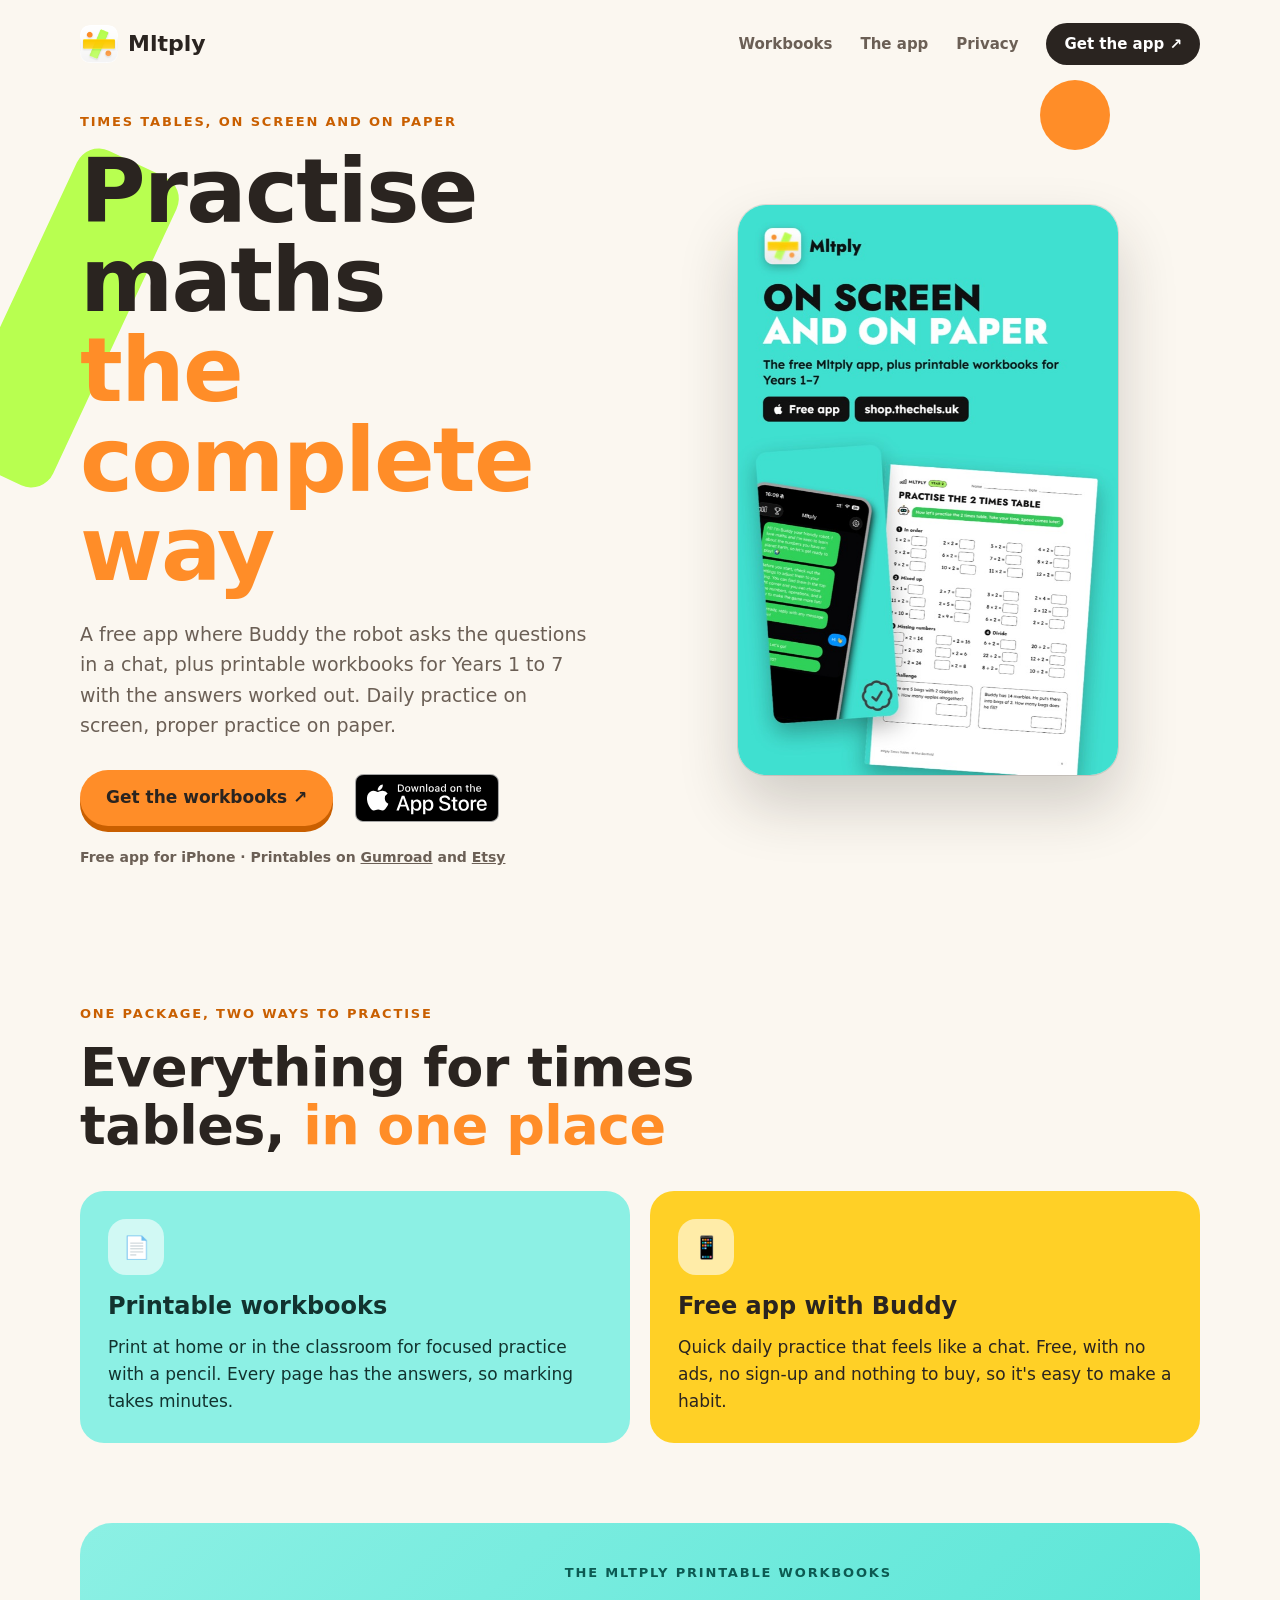
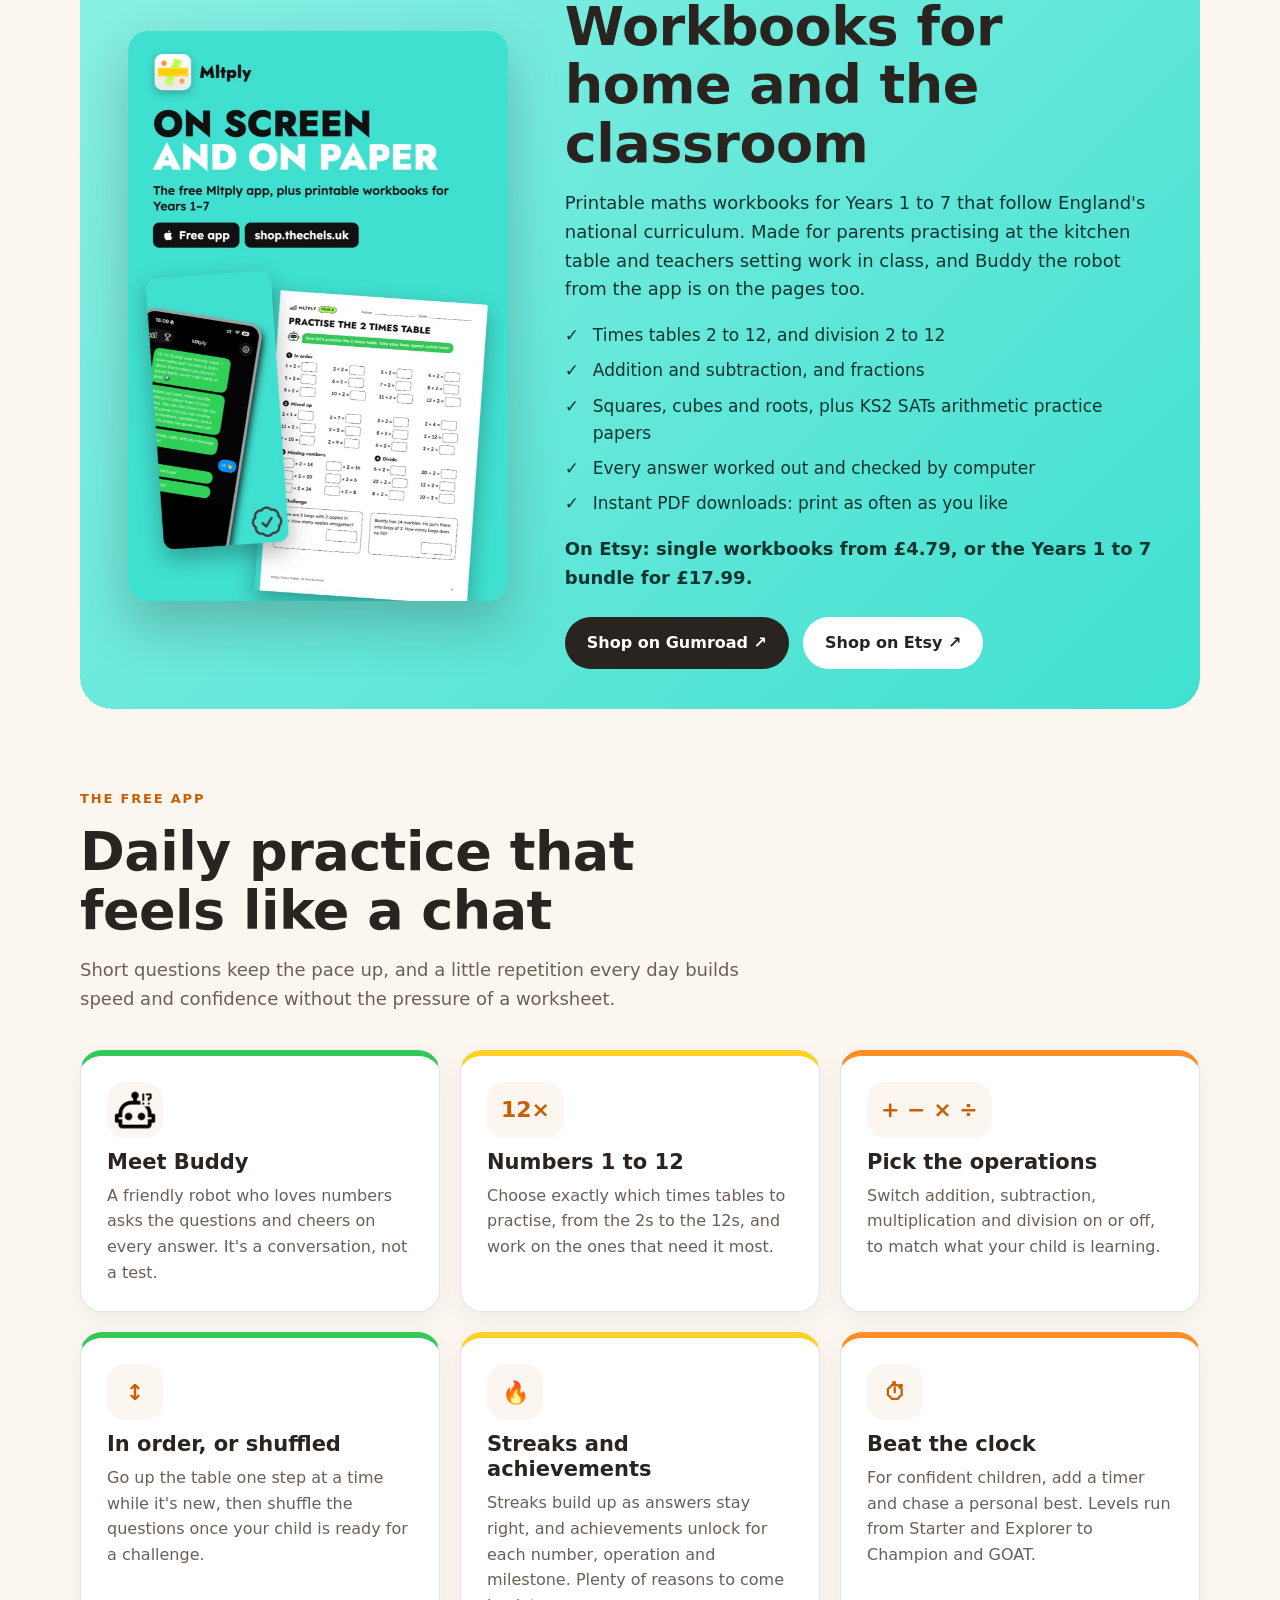
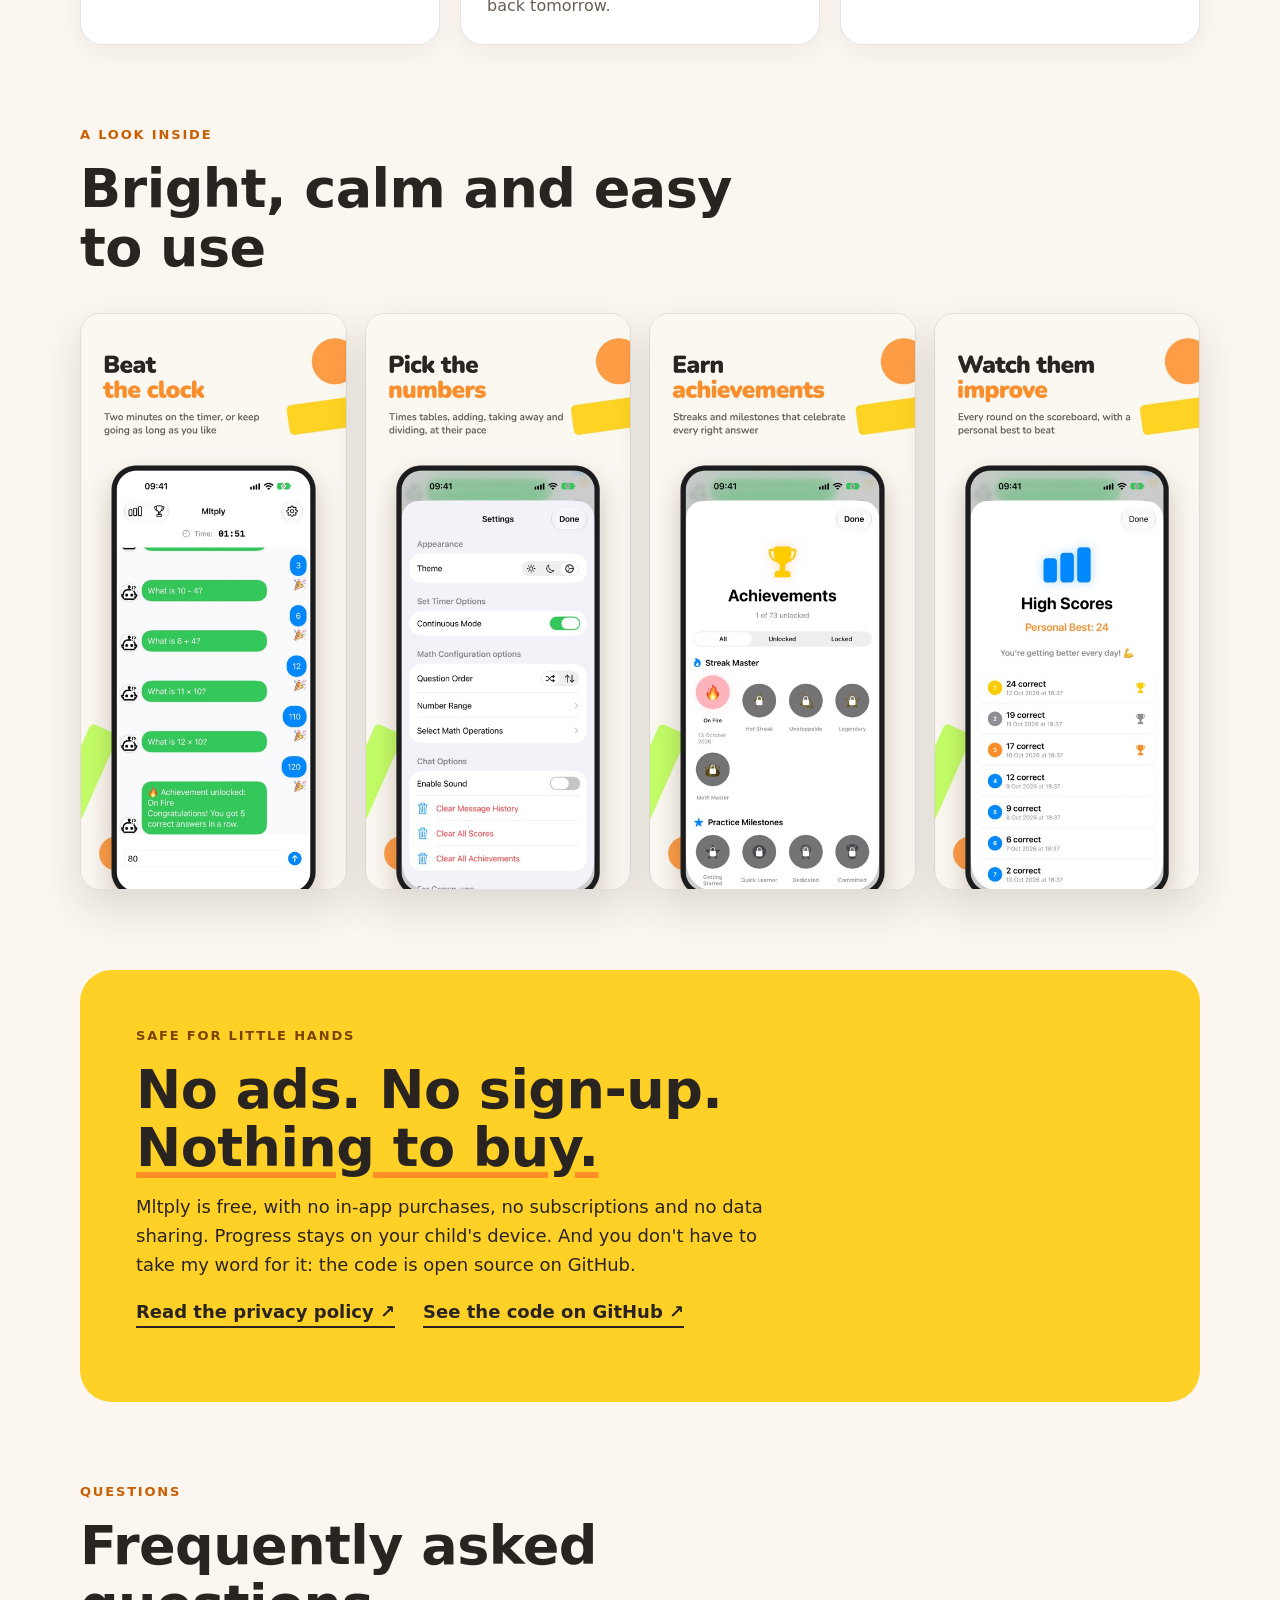
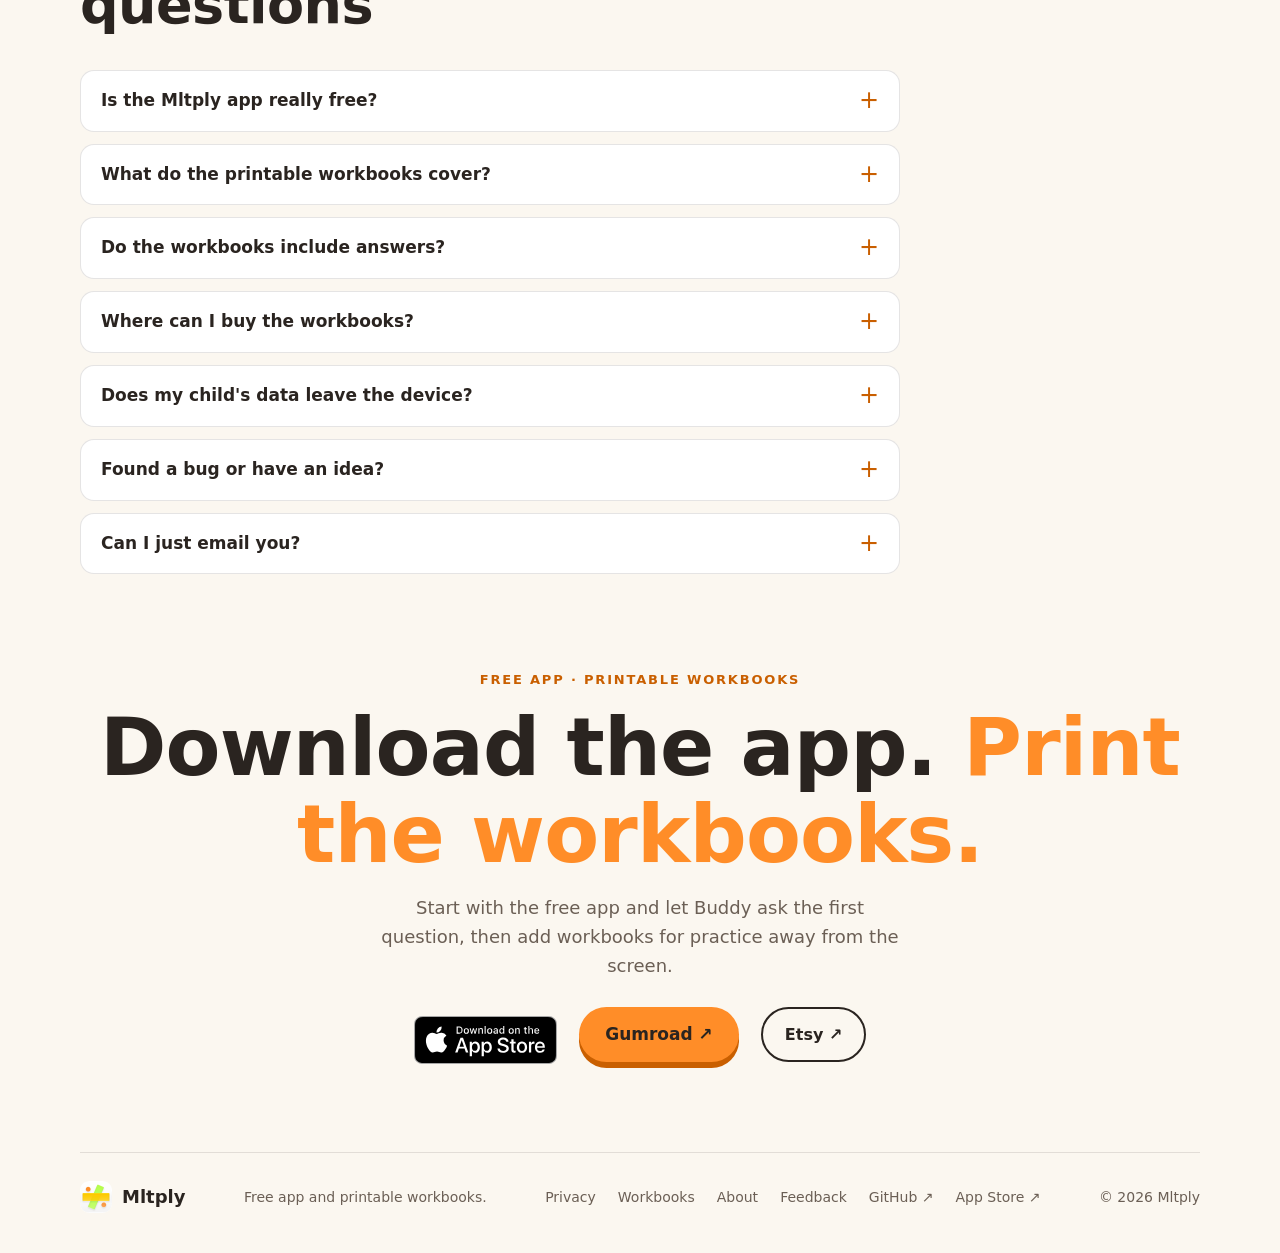
==== commit 689bcd6c: "docs: Site copy in the house voice Speak to the reader as you, drop we and our, and tidy headings." ====
--- a/index.html
+++ b/index.html
@@ -329,9 +329,9 @@
           <p class="eyebrow">Safe for little hands</p>
           <h2 id="privacy-title">No ads. No sign-up. <em>Nothing to buy.</em></h2>
           <p>Mltply is free, with no in-app purchases, no subscriptions and no data sharing. Progress stays on your
-            child's device. And you don't have to take our word for it: the code is open source on GitHub.</p>
+            child's device. And you don't have to take my word for it: the code is open source on GitHub.</p>
           <p class="privacy-links">
-            <a class="text-link" href="https://thechels.uk/app/privacy">Read our privacy policy <span
+            <a class="text-link" href="https://thechels.uk/app/privacy">Read the privacy policy <span
                 aria-hidden="true">↗</span></a>
             <a class="text-link" href="https://github.com/thechelsuk/com.uk.thechels.mltply">See the code on GitHub
               <span aria-hidden="true">↗</span></a>
@@ -365,8 +365,8 @@
               to 7 bundle is £17.99.</p>
           </details>
           <details class="faq-item">
-            <summary>Does my child&#x27;s data leave the device?</summary>
-            <p>No. Progress stays on your child&#x27;s device and nothing is shared.</p>
+            <summary>Does my child's data leave the device?</summary>
+            <p>No. Progress stays on your child's device and nothing is shared.</p>
           </details>
           <details class="faq-item">
             <summary>Found a bug or have an idea?</summary>
